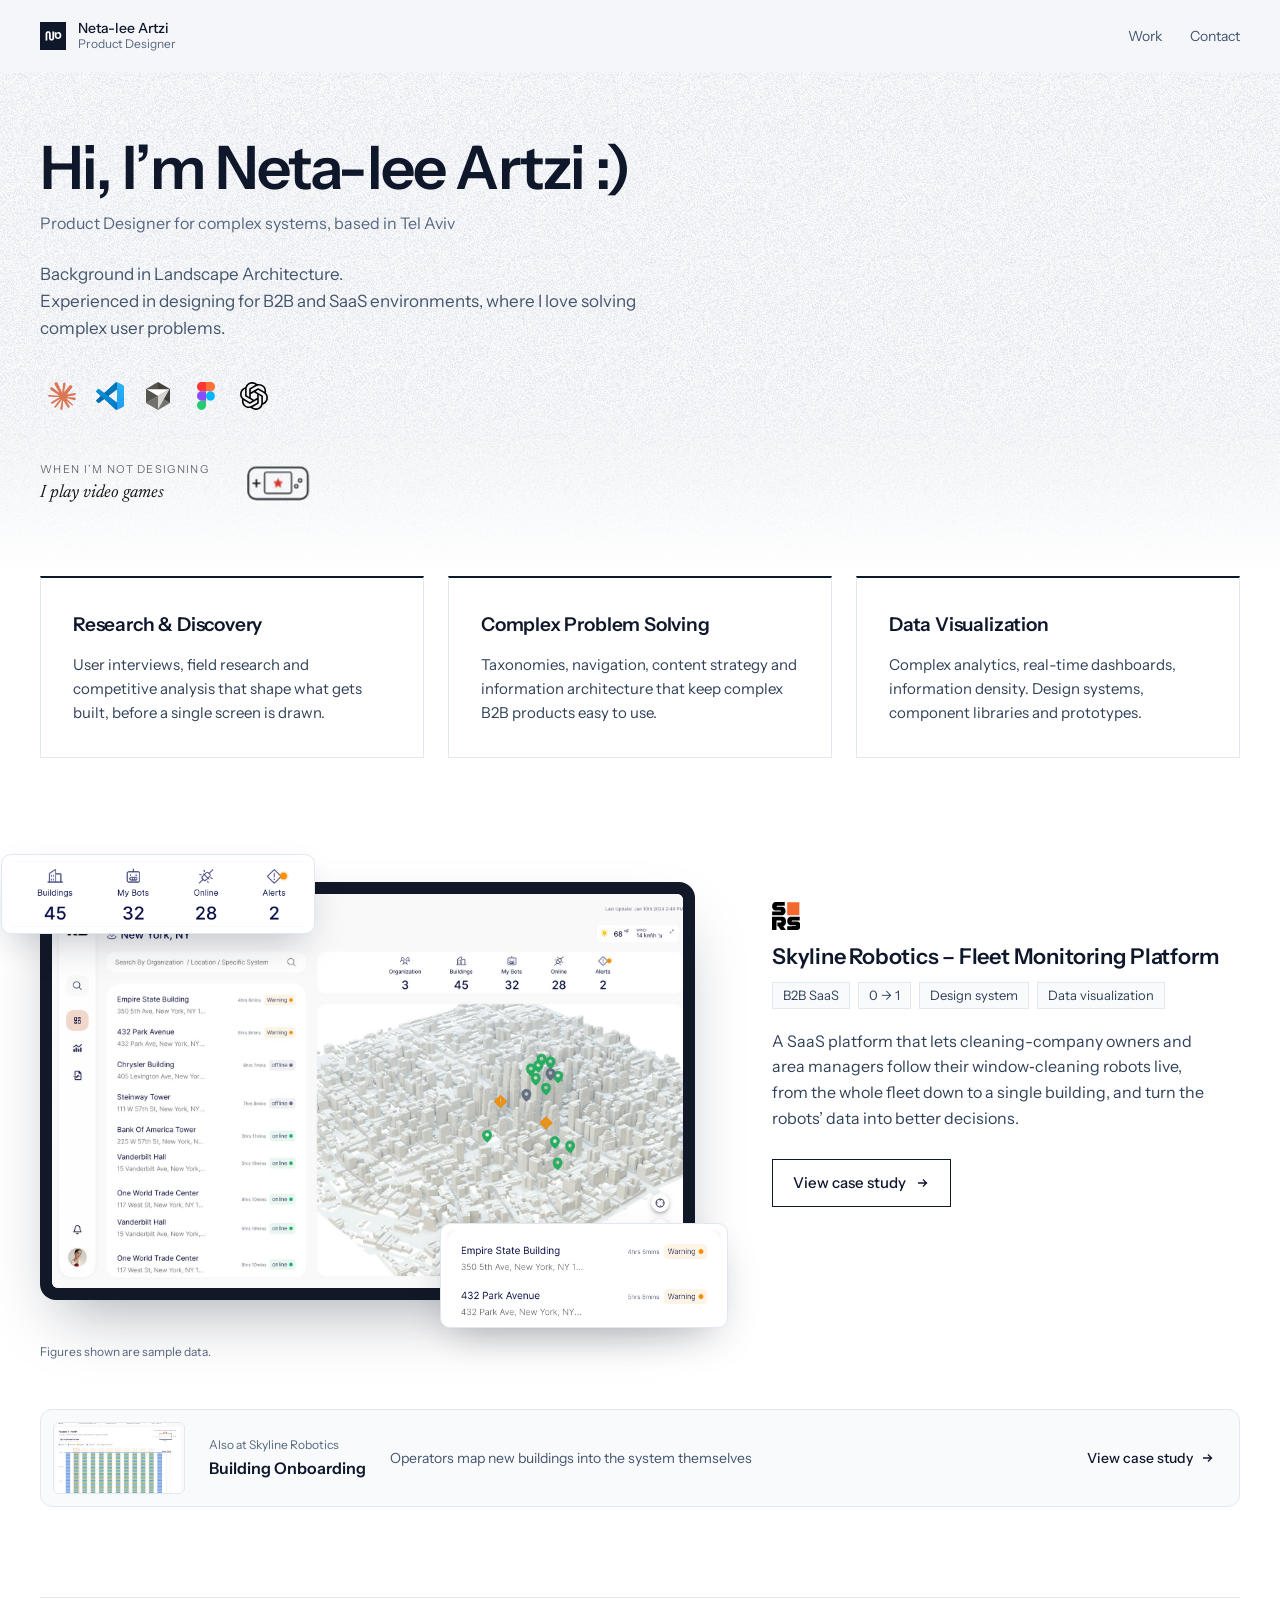
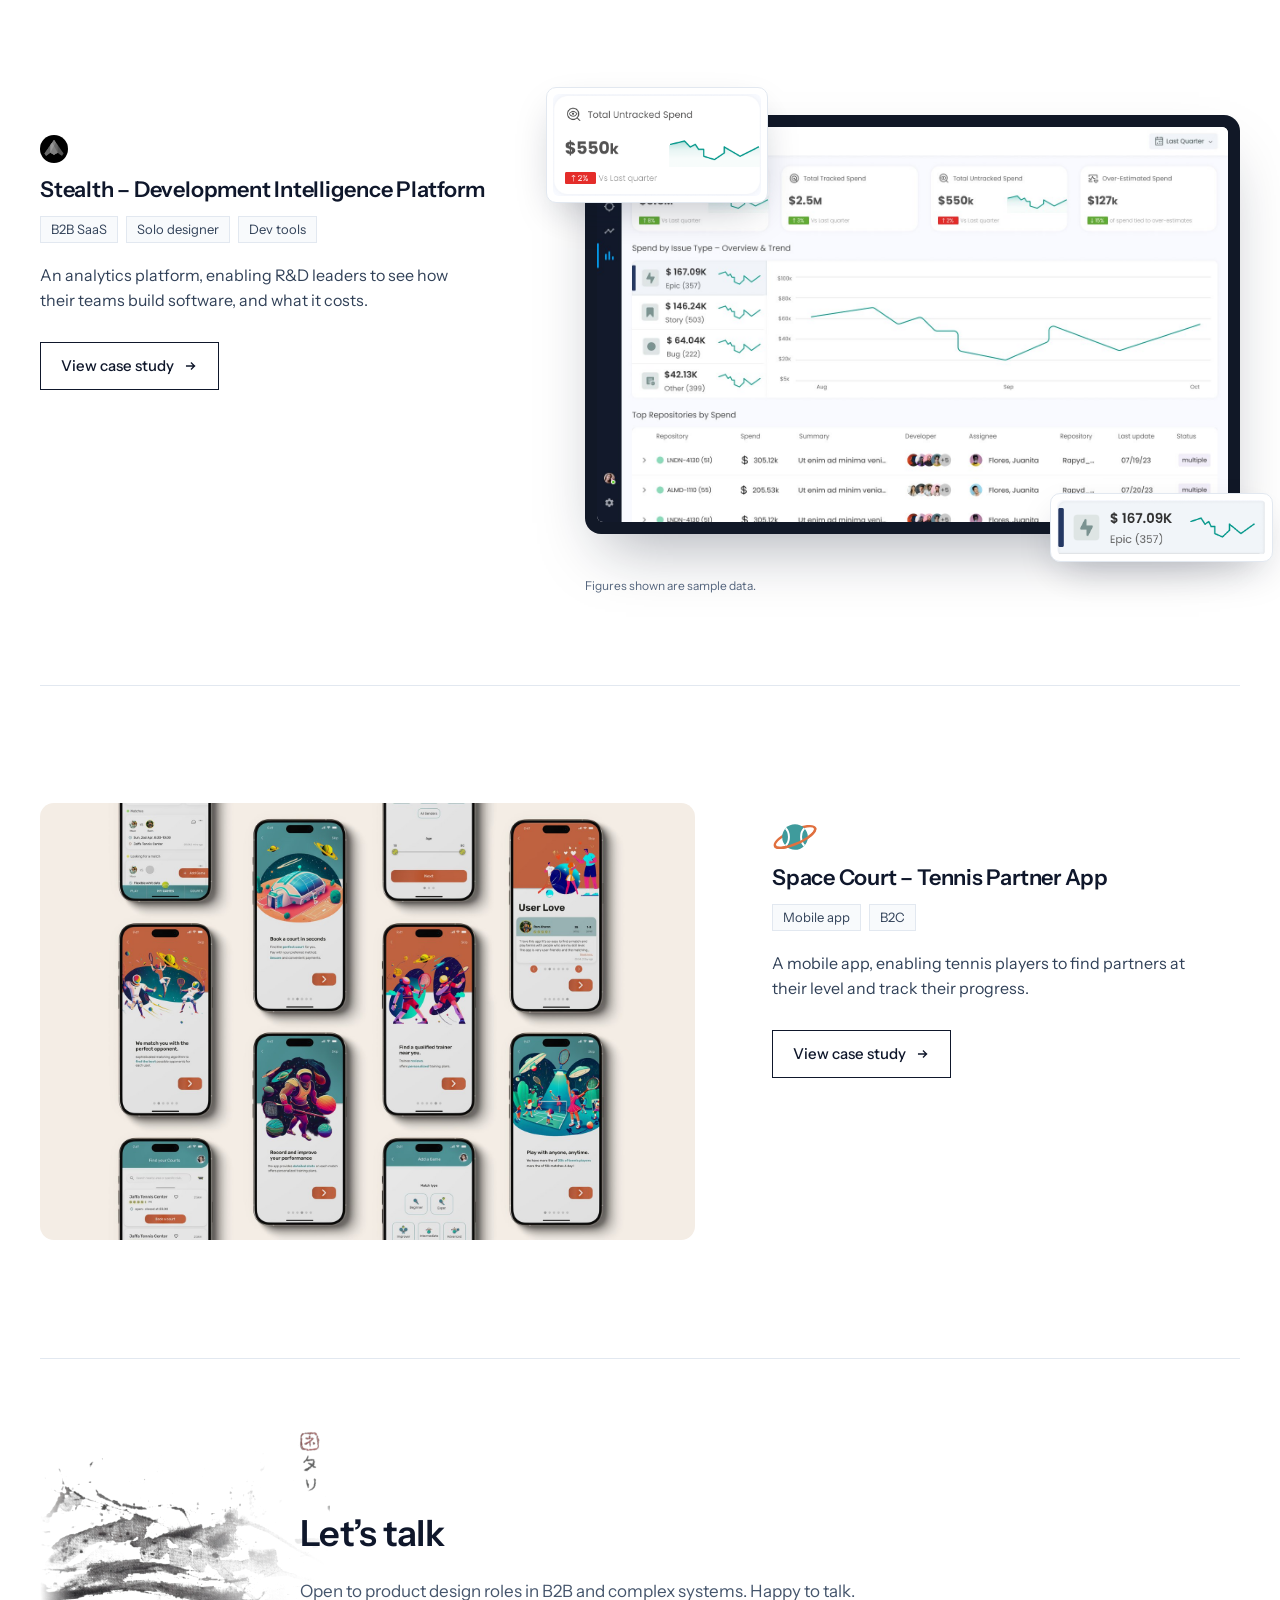
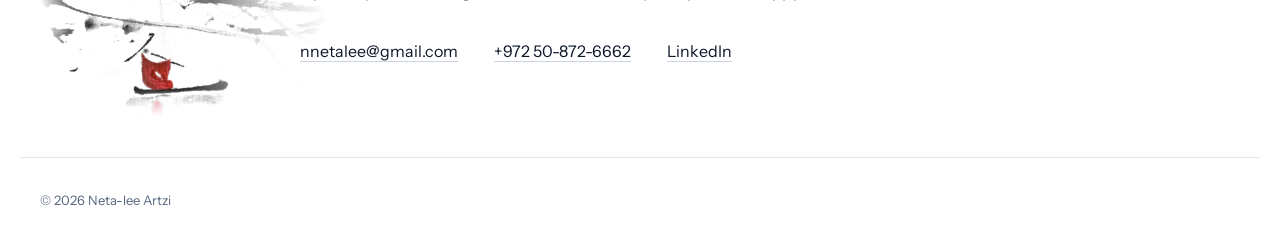
==== index.html @ 67280d60 "Capabilities: variant B (dark rule, no icons), balanced copy, no tags (preview) Co-Authored-By: Clau" ====
<!doctype html>
<html lang="en">
<head>
<meta charset="utf-8">
<meta name="viewport" content="width=device-width, initial-scale=1, viewport-fit=cover">
<title>Neta-lee Artzi – Product Designer</title>
<meta name="description" content="Neta-lee Artzi is a product designer in Tel Aviv, designing B2B and SaaS products for complex systems. Case studies: Skyline Robotics, a development-intelligence platform and a tennis partner app.">
<meta property="og:type" content="website">
<meta property="og:title" content="Neta-lee Artzi – Product Designer">
<meta property="og:description" content="Neta-lee Artzi is a product designer in Tel Aviv, designing B2B and SaaS products for complex systems. Case studies: Skyline Robotics, a development-intelligence platform and a tennis partner app.">
<link rel="canonical" href="https://www.neta-leeartzi.com/">
<meta property="og:url" content="https://www.neta-leeartzi.com/">
<link rel="icon" href="/assets/na-logo.svg" type="image/svg+xml">
<link rel="preconnect" href="https://fonts.googleapis.com">
<link rel="preconnect" href="https://fonts.gstatic.com" crossorigin>
<link rel="stylesheet" href="https://fonts.googleapis.com/css2?family=Instrument+Sans:wght@400;500;600&family=Newsreader:ital,opsz,wght@1,6..72,400&display=swap">
<link rel="stylesheet" href="/assets/style.css">
<script>(function(){var me=false;try{var q=location.search;if(/[?&]me(=|&|$)/.test(q)){localStorage.setItem('nla-me','1');history.replaceState(null,'',location.pathname+location.hash);addEventListener('DOMContentLoaded',function(){var t=document.createElement('div');t.textContent='Your visits on this browser are no longer counted';t.style.cssText='position:fixed;left:50%;bottom:24px;transform:translateX(-50%);background:#111;color:#fff;font:14px/1.4 system-ui,sans-serif;padding:10px 16px;border-radius:8px;z-index:9999';document.body.appendChild(t);setTimeout(function(){t.remove()},4000)})}if(/[?&]notme(=|&|$)/.test(q))localStorage.removeItem('nla-me');me=localStorage.getItem('nla-me')==='1'}catch(e){}if(me||!/(^|[.])neta-leeartzi[.]com$/.test(location.hostname))return;var s=document.createElement('script');s.defer=true;s.src='/_vercel/insights/script.js';document.head.appendChild(s);window.va=window.va||function(){(window.vaq=window.vaq||[]).push(arguments)};(function(c,l,a,r,i,t,y){c[a]=c[a]||function(){(c[a].q=c[a].q||[]).push(arguments)};t=l.createElement(r);t.async=1;t.src="https://www.clarity.ms/tag/"+i;y=l.getElementsByTagName(r)[0];y.parentNode.insertBefore(t,y);})(window,document,"clarity","script","zadvvgbm4c")})();</script>
</head>
<body>
<a class="skip" href="#main">Skip to content</a>
<header class="site-header">
  <div class="wrap">
    <a class="brand" href="/"><img src="/assets/na-logo.svg" width="23" height="24" alt=""><span><b>Neta-lee Artzi</b><small>Product Designer</small></span></a>
    <nav class="topnav" aria-label="Main"><a href="/#work">Work</a><a href="#contact">Contact</a></nav>
  </div>
</header>
<main id="main">
<section class="hero">
  <div class="grain" aria-hidden="true"></div>
  <div class="wrap">
    <h1>Hi, I’m <span class="nowrap">Neta-lee</span> Artzi :)</h1>
    <p class="sub">Product Designer for complex systems, based in Tel Aviv</p>
    <p class="intro">Background in Landscape Architecture.<br>Experienced in designing for B2B and SaaS environments, where I love solving complex user problems.</p>
    <ul class="tools" aria-label="Tools I work with"><li tabindex="0"><span class="ico" role="img" aria-label="Claude Code"><img src="/img/claude-code.svg" alt=""></span><span class="tip" aria-hidden="true">Claude Code</span></li><li tabindex="0"><span class="ico" role="img" aria-label="VS Code"><img src="/img/vscode.svg" alt=""></span><span class="tip" aria-hidden="true">VS Code</span></li><li tabindex="0"><span class="ico" role="img" aria-label="Cursor"><img src="/img/cursor.svg" alt=""></span><span class="tip" aria-hidden="true">Cursor</span></li><li tabindex="0"><span class="ico" role="img" aria-label="Figma"><img src="/img/figma.svg" alt=""></span><span class="tip" aria-hidden="true">Figma</span></li><li tabindex="0"><span class="ico" role="img" aria-label="ChatGPT"><img src="/img/gpt.svg" alt=""></span><span class="tip" aria-hidden="true">ChatGPT</span></li></ul>
    <div class="hobbies-slot" data-hobbies></div>
  </div>
</section>
<section class="wrap caps" aria-labelledby="caps-h">
  <h2 class="sr-only" id="caps-h">Design skills</h2>
  <ul class="caps-grid">
    <li><h3>Research &amp; Discovery</h3><p>User interviews, field research and competitive analysis that shape what gets built, before a single screen is drawn.</p></li>
    <li><h3>Complex Problem Solving</h3><p>Taxonomies, navigation, content strategy and information architecture that keep complex B2B products easy to use.</p></li>
    <li><h3>Data Visualization</h3><p>Complex analytics, real-time dashboards, information density. Design systems, component libraries and prototypes.</p></li>
  </ul>
</section>
<section class="wrap work" id="work" aria-labelledby="work-h">
  <h2 class="sr-only" id="work-h">Selected work</h2>
<article class="project">
  <div class="text">
    <div class="ptitle"><span class="plogo" aria-hidden="true"><img src="/img/skyline.svg" alt=""></span><h3>Skyline Robotics – Fleet Monitoring Platform</h3></div>
    <ul class="chips home-chips" aria-label="Topics"><li>B2B SaaS</li><li>0 → 1</li><li>Design system</li><li>Data visualization</li></ul>
    <p class="one">A SaaS platform that lets cleaning-company owners and area managers follow their window‑cleaning robots live, from the whole fleet down to a single building, and turn the robots’ data into better decisions.</p>
    <a class="btn" href="/skyline" aria-label="View case study: Skyline Robotics – Fleet Monitoring Platform">View case study <svg width="14" height="14" viewBox="0 0 16 16" fill="none" aria-hidden="true"><path d="M3 8h9M8.5 4.5 12 8l-3.5 3.5" stroke="currentColor" stroke-width="1.5" stroke-linecap="square"/></svg></a>
  </div>
  <a class="also-card" href="/building-onboarding"><img src="/img/home/building-onboarding-thumb.jpg" alt="" width="480" height="300" loading="lazy" decoding="async"><span class="ac-name"><small>Also at Skyline Robotics</small><b>Building Onboarding</b></span><span class="ac-line">Operators map new buildings into the system themselves</span><span class="ac-cta">View case study <svg width="14" height="14" viewBox="0 0 16 16" fill="none" aria-hidden="true"><path d="M3 8h9M8.5 4.5 12 8l-3.5 3.5" stroke="currentColor" stroke-width="1.5" stroke-linecap="square"/></svg></span></a>
  <div class="visual-col"><div class="visual"><div class="device"><div class="screen"><img src="/img/home/skyline.jpg" alt="Skyline fleet monitoring: building list with live status next to a 3D map of New York" width="1800" height="1106" loading="lazy" decoding="async"></div></div><div class="float f1" style="width: 48%"><img src="/img/home/skyline-f1.png" alt="Fleet totals: buildings, bots, online and alerts" width="871" height="193" loading="lazy" decoding="async"></div><div class="float f2" style="width: 44%"><img src="/img/home/skyline-f2.png" alt="Two buildings with a warning status" width="890" height="296" loading="lazy" decoding="async"></div></div><p class="sample">Figures shown are sample data.</p></div>
</article>
<article class="project">
  <div class="text">
    <div class="ptitle"><span class="plogo" aria-hidden="true"><img src="/img/stealth.svg" alt=""></span><h3>Stealth – Development Intelligence Platform</h3></div>
    <ul class="chips home-chips" aria-label="Topics"><li>B2B SaaS</li><li>Solo designer</li><li>Dev tools</li></ul>
    <p class="one">An analytics platform, enabling R&D leaders to see how their teams build software, and what it costs.</p>
    <a class="btn" href="/stealth" aria-label="View case study: Stealth – Development Intelligence Platform">View case study <svg width="14" height="14" viewBox="0 0 16 16" fill="none" aria-hidden="true"><path d="M3 8h9M8.5 4.5 12 8l-3.5 3.5" stroke="currentColor" stroke-width="1.5" stroke-linecap="square"/></svg></a>
  </div>
  
  <div class="visual-col"><div class="visual"><div class="device"><div class="screen"><img src="/img/home/stealth.jpg" alt="Jira Spend dashboard with spend cards, a trend chart and repositories by spend" width="1440" height="900" loading="lazy" decoding="async"></div></div><div class="float f1" style="width: 34%"><img src="/img/home/stealth-f1.png" alt="Total untracked spend card" width="315" height="154" loading="lazy" decoding="async"></div><div class="float f2" style="width: 34%"><img src="/img/home/stealth-f2.png" alt="Spend for epics" width="312" height="82" loading="lazy" decoding="async"></div></div><p class="sample">Figures shown are sample data.</p></div>
</article>
<article class="project">
  <div class="text">
    <div class="ptitle"><span class="plogo" aria-hidden="true"><img src="/img/space-court.svg" alt=""></span><h3>Space Court – Tennis Partner App</h3></div>
    <ul class="chips home-chips" aria-label="Topics"><li>Mobile app</li><li>B2C</li></ul>
    <p class="one">A mobile app, enabling tennis players to find partners at their level and track their progress.</p>
    <a class="btn" href="/space-court" aria-label="View case study: Space Court – Tennis Partner App">View case study <svg width="14" height="14" viewBox="0 0 16 16" fill="none" aria-hidden="true"><path d="M3 8h9M8.5 4.5 12 8l-3.5 3.5" stroke="currentColor" stroke-width="1.5" stroke-linecap="square"/></svg></a>
  </div>
  
  <div class="visual-col"><div class="visual"><img src="/img/home/space-court.jpg" alt="Space Court onboarding screens with space-themed tennis illustrations" width="1800" height="1200" class="tile" loading="lazy" decoding="async"></div></div>
</article>
</section>
</main>
<section class="wrap" id="contact" aria-labelledby="contact-h">
  <div class="contact">
    <img class="ink" src="/img/home/ink-boat.webp" alt="" width="900" height="888" loading="lazy" decoding="async">
    <div class="ct-text">
    <h2 id="contact-h">Let’s talk</h2>
    <p>Open to product design roles in B2B and complex systems. Happy to talk.</p>
    <ul>
      <li><a href="mailto:nnetalee@gmail.com">nnetalee@gmail.com</a></li>
      <li><a href="tel:+972508726662">+972 50-872-6662</a></li>
      <li><a href="https://www.linkedin.com/in/neta-leeartzi/" target="_blank" rel="noopener">LinkedIn</a></li>
    </ul>
    </div>
  </div>
</section>
<footer class="site-footer"><div class="wrap"><span>© 2026 Neta-lee Artzi</span></div></footer>
<script src="/assets/site.js" defer></script>
</body>
</html>
---- assets/style.css ----
/* ==========================================================================
   Neta-lee Artzi portfolio
   Light, calm, structured. Slate ink and lines on white; Skyline orange as the one accent.
   Edit the tokens below to change colors and fonts across the whole site.
   ========================================================================== */
:root {
  --bg: #ffffff;
  --hero: #f4f6f9;
  --panel: #f8fafc;
  --line: #e2e8f0;
  --line-strong: #cbd5e1;
  --ink: #0f172b;
  --ink-2: #314158;
  --muted: #45556c;
  --faint: #56677f;
  --accent: #e8521a;      /* dots, focus rings */
  --accent-text: #c2410c; /* orange text: passes 4.5:1 contrast */
  --seal: #d33a2c;
  --frame: #ff5e1b;       /* frame around screenshots on case pages */
  --tint: #f8fafc;        /* tinted sections on case pages */
  --font: "Instrument Sans", system-ui, -apple-system, "Segoe UI", sans-serif;
  --font-cap: "Newsreader", Georgia, serif;
  color-scheme: light;
}

* { box-sizing: border-box; }
html { scroll-behavior: smooth; scroll-padding-top: 88px; }
body { margin: 0; background: var(--bg); color: var(--ink); font: 400 16px/1.6 var(--font); -webkit-font-smoothing: antialiased; }
img { max-width: 100%; height: auto; }
a { color: inherit; }
:focus-visible { outline: 2px solid var(--accent); outline-offset: 3px; }
h1, h2, h3, p, figure { margin: 0; }
h1, h2, h3 { text-wrap: balance; }
.wrap { width: 100%; max-width: 1240px; margin-inline: auto; padding-left: max(20px, env(safe-area-inset-left, 0px)); padding-right: max(20px, env(safe-area-inset-right, 0px)); }
.skip { position: absolute; left: 12px; top: -48px; background: var(--ink); color: #fff; padding: 8px 12px; z-index: 20; text-decoration: none; }
.skip:focus { top: 12px; }
.sr-only { position: absolute; width: 1px; height: 1px; overflow: hidden; clip: rect(0 0 0 0); white-space: nowrap; }

/* ---------- Header ---------- */
.site-header { position: sticky; top: 0; z-index: 50; background: var(--hero); transition: background-color .2s ease, box-shadow .2s ease; }
.site-header.scrolled { background: rgba(255, 255, 255, .92); -webkit-backdrop-filter: saturate(1.4) blur(10px); backdrop-filter: saturate(1.4) blur(10px); box-shadow: 0 1px 0 var(--line); }
.site-header.plain { background: rgba(255, 255, 255, .92); -webkit-backdrop-filter: saturate(1.4) blur(10px); backdrop-filter: saturate(1.4) blur(10px); border-bottom: 1px solid var(--line); }
.site-header .wrap { display: flex; align-items: center; justify-content: space-between; height: 72px; }
.brand { display: flex; align-items: center; gap: 12px; text-decoration: none; }
.brand img { display: block; width: 26px; height: auto; }
.brand b { display: block; font-weight: 500; font-size: 14px; line-height: 1.2; }
.brand small { display: block; color: var(--faint); font-size: 12px; line-height: 1.2; }
.topnav { display: flex; gap: 28px; font-size: 14px; }
.topnav a { text-decoration: none; color: var(--muted); padding-block: 12px; }
.topnav a:hover, .topnav a[aria-current] { color: var(--ink); }

/* ---------- Home hero (grain only here) ---------- */
.hero { position: relative; background: linear-gradient(to bottom, var(--hero) 0%, var(--hero) 72%, var(--bg) 100%); }
.grain { position: absolute; inset: 0; pointer-events: none; background-size: 180px 180px;
  -webkit-mask-image: linear-gradient(to bottom, #000 0%, #000 60%, transparent 100%);
          mask-image: linear-gradient(to bottom, #000 0%, #000 60%, transparent 100%); }
.hero .wrap { position: relative; padding-block: 64px 156px; }

.nowrap { white-space: nowrap; }
.hero h1 { font-weight: 600; font-size: clamp(34px, 5.4vw, 60px); line-height: 1.05; letter-spacing: -.03em; }
.hero .sub { margin-top: 12px; color: var(--faint); font-size: 16px; }
.hero .intro { margin-top: 24px; color: var(--muted); max-width: 58ch; font-size: 17px; }

/* Tools: logos only, name on hover/focus */
.tools { margin: 32px 0 0; display: flex; flex-wrap: wrap; gap: 4px; padding: 0; list-style: none; }
.tools li { position: relative; }
.tools .ico { width: 44px; height: 44px; border-radius: 11px; display: grid; place-items: center; background: #fff; border: 1px dashed var(--line-strong); color: #94a3b8; font-size: 10px; font-weight: 600; transition: transform .2s ease; }
.tools .ico img { display: block; width: 28px; height: 28px; object-fit: contain; }
.tools .ico:has(img) { border: 0; background: none; }
.tools li:hover .ico { transform: translateY(-2px); }
.tools .tip { position: absolute; left: 50%; top: calc(100% + 8px); transform: translateX(-50%); background: var(--ink); color: #fff; font-size: 12px; line-height: 1; padding: 6px 8px; border-radius: 4px; white-space: nowrap; opacity: 0; pointer-events: none; transition: opacity .15s ease; z-index: 3; }
.tools li:hover .tip, .tools li:focus-within .tip { opacity: 1; }
.tools li[tabindex]:focus-visible { outline: none; }
.tools li[tabindex]:focus-visible .ico { outline: 2px solid var(--accent); outline-offset: 2px; }
.hobbies-slot { margin-top: 36px; min-height: 58px; }

/* Hobbies animation (Neta-lee's own component) */
.hobbies { display: flex; flex-direction: row-reverse; justify-content: flex-end; align-items: center; gap: 6px; color: var(--ink); }
.hobbies .stage { width: 96px; flex: none; aspect-ratio: 5 / 3; }
.hobbies svg { width: 100%; height: 100%; display: block; overflow: visible; }
.hobbies .ink { fill: none; stroke: #16171b; stroke-width: 3.4; stroke-linecap: round; stroke-linejoin: round; }
.hobbies .thin { stroke-width: 2.4; }
.hobbies .solid { fill: #16171b; stroke: none; }
.hobbies .red { fill: var(--seal); stroke: none; }
.hobbies .scene { opacity: 0; }
.hobbies .txt { display: grid; gap: 3px; width: 184px; flex: none; }
.hobbies .lead { margin: 0; font-size: 11px; letter-spacing: .12em; text-transform: uppercase; color: #6b6e76; }
.hobbies .cap { margin: 0; min-height: 1.3em; font: italic 400 18px/1.3 var(--font-cap); color: #16171b; transition: opacity .35s ease; }

/* ---------- Home: project rows ---------- */
.project { position: relative; display: grid; grid-template-columns: minmax(0, 7fr) minmax(0, 5fr); column-gap: clamp(32px, 6vw, 96px); row-gap: 48px; align-items: start; padding-block: clamp(56px, 7vw, 96px); }
.project > .text { padding-top: 48px; }
.project + .project { border-top: 1px solid var(--line); }
.work .project:first-of-type { padding-top: clamp(24px, 4vw, 48px); }
.project:nth-of-type(even) { grid-template-columns: minmax(0, 5fr) minmax(0, 7fr); }
.project .text { order: 2; display: grid; gap: 20px; justify-items: start; min-width: 0; }
.project:nth-of-type(even) .text { order: 0; }
.visual-col { min-width: 0; }
.ptitle { display: flex; flex-direction: column; align-items: flex-start; gap: 12px; }
.plogo { height: 28px; min-width: 28px; padding: 0 8px; display: grid; place-items: center; border: 1px dashed var(--line-strong); border-radius: 6px; font-size: 11px; font-weight: 600; color: var(--faint); background: var(--panel); }
.plogo:has(img) { border: 0; padding: 0; background: none; }
.plogo img { height: 28px; width: auto; }
.ptitle h3 { font-size: 19px; font-weight: 600; letter-spacing: -.01em; line-height: 1.3; }
.project .one { font-size: clamp(19px, 1.9vw, 24px); line-height: 1.45; color: var(--ink-2); letter-spacing: -.01em; max-width: 30ch; }
.btn { margin-top: 8px; display: inline-flex; align-items: center; gap: 10px; padding: 11px 20px; border: 1.5px solid var(--ink); color: var(--ink); font-weight: 500; font-size: 15px; text-decoration: none; transition: background .2s ease, color .2s ease; }
.project .btn::after { content: ""; position: absolute; inset: 0; z-index: 2; }
.btn svg { transition: transform .2s ease; }
.project:hover .btn, .project:focus-within .btn { background: var(--ink); color: #fff; }
.project:hover .btn svg { transform: translateX(3px); }
.project:has(.btn:focus-visible) { outline: 2px solid var(--accent); outline-offset: 8px; }
.btn:focus-visible { outline: none; }

/* Visual: device frame + two floating details (top-left, bottom-right) */
.visual { position: relative; min-width: 0; padding: 28px 0; }
.device { position: relative; background: #111827; border-radius: 16px; padding: 12px; box-shadow: 0 30px 60px -20px rgba(15, 23, 43, .35); transition: transform .5s cubic-bezier(.2,.7,.2,1); }
.device .screen { aspect-ratio: 16 / 10; border-radius: 6px; background: #fff; overflow: hidden; }
.device .screen img { display: block; width: 100%; height: 100%; object-fit: cover; object-position: top left; }
.float { position: absolute; background: #fff; border: 1px solid var(--line); border-radius: 10px; box-shadow: 0 16px 40px -12px rgba(15, 23, 43, .28); padding: 6px; overflow: hidden; transition: transform .5s cubic-bezier(.2,.7,.2,1); }
.float img { display: block; width: 100%; height: auto; border-radius: 6px; }
.float.f1 { top: 0; left: -6%; }
.float.f2 { bottom: 0; right: -5%; }
.visual .tile { display: block; width: 100%; height: auto; border-radius: 14px; transition: transform .5s cubic-bezier(.2,.7,.2,1); }
.project:hover .device, .project:hover .visual .tile { transform: translateY(-4px); }
.project:hover .float.f1 { transform: translate(-4px, -6px); }
.project:hover .float.f2 { transform: translate(4px, 4px); }
.sample { margin-top: 14px; font-size: 12px; color: var(--faint); }

/* A second, smaller project from the same company */
.also-card { grid-column: 1 / -1; order: 3; position: relative; z-index: 3; display: flex; align-items: center; gap: 24px; padding: 12px 24px 12px 12px; background: var(--panel); border: 1px solid var(--line); border-radius: 12px; text-decoration: none; color: var(--ink); transition: border-color .2s ease, background .2s ease; }
.also-card img { width: 132px; height: 72px; object-fit: cover; object-position: left top; border-radius: 6px; border: 1px solid var(--line); flex: none; background: #fff; }
.also-card .ac-name { display: grid; gap: 2px; flex: none; }
.also-card small { font-size: 12px; color: var(--faint); }
.also-card b { font-size: 16px; font-weight: 600; }
.also-card .ac-line { flex: 1; min-width: 0; font-size: 14px; color: var(--muted); }
.also-card .ac-cta { flex: none; display: inline-flex; align-items: center; gap: 8px; font-size: 14px; font-weight: 500; }
.also-card .ac-cta svg { transition: transform .2s ease; }
.also-card:hover { border-color: #94a3b8; background: #fff; }
.also-card:hover .ac-cta svg { transform: translateX(3px); }

/* ---------- Contact + footer (all pages) ---------- */
.contact { border-top: 1px solid var(--line); padding-block: 72px 40px; display: grid; gap: 16px; }
.contact { position: relative; }
.contact:has(.ink) { grid-template-columns: 220px minmax(0, 1fr); column-gap: 40px; align-items: center; }
.contact .ink { grid-column: 1; grid-row: 1; align-self: center; width: 290px; max-width: none; height: auto; pointer-events: none; position: relative; z-index: 0; }
.contact:has(.ink) > :not(.ink) { grid-column: 2; }
.ct-text { display: grid; gap: 16px; grid-row: 1; align-self: center; padding-top: 28px; position: relative; z-index: 1; }
.contact > :not(.ink) { position: relative; }
@media (max-width: 880px) { .contact .ink { display: none; } .contact:has(.ink) { grid-template-columns: 1fr; } .contact:has(.ink) > :not(.ink) { grid-column: 1; } }
.contact h2 { font-size: clamp(28px, 3.4vw, 36px); font-weight: 600; letter-spacing: -.02em; }
.contact p { color: var(--muted); font-size: 17px; }
.contact ul { list-style: none; padding: 0; margin: 12px 0 0; display: flex; flex-wrap: wrap; gap: 10px 36px; font-size: 16px; }
.contact ul li { padding-block: 6px; }
.contact ul a { text-decoration: none; border-bottom: 1px solid var(--line-strong); }
.contact ul a:hover { border-color: var(--ink); }
.site-footer .wrap { padding-block: 32px 24px; font-size: 13px; color: var(--faint); display: flex; justify-content: space-between; gap: 16px; flex-wrap: wrap; border-top: 1px solid var(--line); }
.site-footer a { color: var(--muted); }

/* ==========================================================================
   Case study pages: layout follows Neta-lee's Wix pages, with more air
   ========================================================================== */
.case main { overflow-x: clip; }
.light { font-weight: 400; letter-spacing: -.02em; }

/* Small section label with a line before it */
.eyebrow { display: flex; align-items: center; gap: 12px; font-size: 12px; letter-spacing: .1em; text-transform: uppercase; color: var(--faint); }
.eyebrow::before { content: ""; width: 48px; height: 2px; background: var(--accent); flex: none; }

/* Hero */
.case-hero { padding-block: 32px clamp(64px, 8vw, 104px); }
.back { display: inline-flex; align-items: center; gap: 8px; font-size: 14px; color: var(--muted); text-decoration: none; padding-block: 10px; }
.back:hover { color: var(--ink); }
.back svg { transform: rotate(180deg); }
.hero-grid { margin-top: 24px; display: grid; grid-template-columns: minmax(0, 1fr); gap: 40px; align-items: center; }
.hero-grid.art-left { grid-template-columns: 300px minmax(0, 1fr); gap: clamp(32px, 5vw, 72px); }
.hero-grid.art-right { grid-template-columns: minmax(0, 1fr) 280px; gap: clamp(32px, 5vw, 72px); }
.hero-grid.side-box { grid-template-columns: minmax(0, 1fr) 300px; align-items: start; gap: clamp(32px, 5vw, 72px); }
.hero-art { min-width: 0; }
.hero-art.robot { margin-left: calc(-1 * max(20px, (100vw - 1240px) / 2 + 20px)); }
.hero-art.robot img { display: block; width: 100%; max-width: 338px; height: auto; }
.hero-art.radar img { display: block; width: 100%; max-width: 280px; height: auto; margin-inline: auto; }
.case-hero h1 { font-weight: 400; font-size: clamp(38px, 5vw, 56px); line-height: 1.08; letter-spacing: -.03em; }
.case-hero .subtitle { margin-top: 12px; font-size: clamp(18px, 1.8vw, 20px); color: var(--muted); line-height: 1.45; max-width: 52ch; }
.case-hero .lede { margin-top: 28px; display: grid; gap: 14px; max-width: 64ch; color: var(--ink-2); font-size: 16px; }
.chips { display: flex; flex-wrap: wrap; gap: 8px; padding: 0; margin: 28px 0 0; list-style: none; }
.chips li { font-size: 11.5px; letter-spacing: .06em; text-transform: uppercase; line-height: 1; padding: 7px 10px; border: 1px solid var(--line); background: var(--panel); color: var(--ink-2); border-radius: 4px; }
.chips.top { margin: 0 0 20px; }
.overview { margin: 40px 0 0; display: grid; grid-template-columns: repeat(var(--cols, 4), minmax(0, 1fr)); border: 1px solid var(--line); border-radius: 12px; background: var(--panel); }
.overview div { padding: 18px 22px; }
.overview div + div { border-left: 1px solid var(--line); }
.overview dt { font-size: 12.5px; color: var(--faint); }
.overview dd { margin: 4px 0 0; font-size: 15px; font-weight: 500; color: var(--ink); }
.hero-shot { margin-top: 48px; }
.hero-shot img { display: block; width: 100%; height: auto; }

/* Full-width image band (collage) */
.banner { display: block; width: 100%; height: auto; aspect-ratio: 1440 / 600; object-fit: cover; background: var(--panel); }

/* Sections */
.section { padding-block: clamp(88px, 10vw, 140px); }
.section.tint { background: var(--tint); }
.section + .section:not(.tint) { border-top: 1px solid var(--line); }
.section.tint + .section { border-top: 0; }
.section h2 { margin-top: 18px; font-weight: 400; font-size: clamp(28px, 3.2vw, 36px); line-height: 1.2; letter-spacing: -.02em; max-width: 30ch; }
.section .lead { margin-top: 18px; max-width: 66ch; color: var(--muted); font-size: 16px; }
.section .lead + .lead { margin-top: 10px; }
.stack.stack > * + * { margin-top: clamp(40px, 5vw, 64px); }
.stack.stack > .callouts { margin-top: 24px; }
.stack.stack > :has(> .subhead) + * { margin-top: 24px; }
.subsection { padding-top: clamp(72px, 8vw, 112px); }
.subhead { font-size: 20px; font-weight: 500; letter-spacing: -.01em; }

/* Challenge / Solution: tinted panel next to an image */
.split { display: grid; grid-template-columns: minmax(0, 1fr) minmax(0, 1fr); gap: clamp(40px, 5vw, 72px); align-items: center; }
.panel { border-radius: 12px; padding: clamp(28px, 3vw, 40px); background: #fbf8f7; border: 1px solid #f1e9e6; }
.panel.mint { background: #f5fbfa; border-color: #e1f0ed; }
.panel h3 { font-size: 18px; font-weight: 600; line-height: 1.4; letter-spacing: -.01em; }
.panel h3 + p { margin-top: 14px; }
.panel p { color: var(--muted); font-size: 15px; }
.listlabel { margin-top: 24px; font-size: 12px; letter-spacing: .1em; text-transform: uppercase; color: var(--faint); }
.dots { list-style: none; padding: 0; margin: 12px 0 0; display: grid; gap: 10px; }
.dots li { position: relative; padding-left: 18px; font-size: 15px; color: var(--ink-2); }
.dots li::before { content: ""; position: absolute; left: 0; top: .62em; width: 6px; height: 6px; border-radius: 50%; background: #d4483a; }
.dots.green li::before { background: #1f9d63; }
.dots.accent li::before { background: var(--accent); }
.split .media img { display: block; width: 100%; height: auto; }
.criteria { border: 1px solid var(--line); border-radius: 12px; padding: 22px 28px; }
.criteria p { font-size: 12px; letter-spacing: .1em; text-transform: uppercase; color: var(--ink); font-weight: 500; }
.criteria ul { list-style: none; padding: 0; margin: 14px 0 0; display: flex; flex-wrap: wrap; gap: 12px 32px; }
.criteria li { display: inline-flex; align-items: center; gap: 8px; font-size: 15px; color: var(--ink-2); }
.criteria svg { color: var(--faint); flex: none; }

/* Laptop frame drawn in CSS (for screenshots without a device) */
.laptop { width: 100%; max-width: 560px; margin-inline: auto; }
.laptop .lid { background: #151a23; border-radius: 16px 16px 4px 4px; padding: 3.2% 3.2% 4%; }
.laptop .lid img { display: block; width: 100%; height: auto; border-radius: 2px; }
.laptop .base { height: 14px; margin: 0 -7%; background: linear-gradient(#d7dbe1, #a9afb8); border-radius: 0 0 14px 14px; position: relative; }
.laptop .base::after { content: ""; position: absolute; left: 50%; top: 0; width: 18%; height: 5px; transform: translateX(-50%); background: #c3c8cf; border-radius: 0 0 6px 6px; }

/* Features (Oversee / Respond / Validate / Explore) */
.features { display: grid; grid-template-columns: minmax(0, 1fr) minmax(0, 1fr); gap: 72px clamp(40px, 5vw, 72px); align-items: start; }
.feature { display: grid; gap: 22px; }
.feature .fimg { order: 2; }
.feature:nth-child(even) .fimg { order: 0; }
.feature .fimg img { display: block; width: 100%; height: auto; border-radius: 10px; }
.feature .ftext { display: grid; gap: 8px; }
.ftitle { display: flex; align-items: center; gap: 12px; font-size: 18px; font-weight: 500; }
.ico-sq { width: 28px; height: 28px; border-radius: 6px; background: var(--ink); color: #fff; display: grid; place-items: center; flex: none; }
.feature .fdesc { color: var(--ink-2); font-size: 15.5px; }
.feature .ftags { color: var(--faint); font-size: 14px; }

/* Levels (information architecture) */
.levels { list-style: none; padding: 0; margin: 0; display: grid; grid-template-columns: repeat(4, minmax(0, 1fr)); gap: 16px; }
.levels li { border: 1px solid var(--line); border-radius: 12px; padding: 22px; display: grid; gap: 6px; align-content: start; background: #fff; }
.levels .lnum { display: flex; align-items: center; gap: 10px; font-weight: 600; font-size: 15px; }
.levels .lnum span { width: 24px; height: 24px; border-radius: 5px; background: var(--ink); color: #fff; display: grid; place-items: center; font-size: 12px; font-weight: 600; }
.levels .lname { font-size: 15px; color: var(--ink-2); }
.levels .lmeta { font-size: 13px; color: var(--faint); }
.diagram { max-width: 880px; margin-inline: auto; }
.diagram img { display: block; width: 100%; height: auto; }

/* Screens: orange frame like the Wix pages, then callouts */
.frame { background: var(--frame); padding: clamp(8px, 1.3vw, 18px); }
.frame img { display: block; width: 100%; height: auto; }
.shot img { display: block; width: 100%; height: auto; border-radius: 10px; border: 1px solid var(--line); }
.callouts { list-style: none; padding: 0; margin: 0; display: grid; grid-template-columns: repeat(var(--cols, 3), minmax(0, 1fr)); gap: 16px; }
.callouts li { border: 1px solid var(--line); border-radius: 12px; padding: 24px; background: #fff; display: grid; gap: 8px; align-content: start; }
.callouts h3 { font-size: 16px; font-weight: 600; }
.callouts p { font-size: 15px; color: var(--muted); }
.callouts ul { margin: 4px 0 0; padding-left: 18px; display: grid; gap: 4px; font-size: 14px; color: var(--muted); }
.note { margin-top: 14px; }
.fig.narrow { max-width: 760px; margin-inline: auto; }
.note { font-size: 13px; color: var(--faint); }
.more { display: inline-flex; align-items: center; gap: 10px; font-weight: 500; font-size: 16px; text-decoration: none; border-bottom: 1px solid var(--line-strong); padding-bottom: 2px; }
.more:hover { border-color: var(--ink); }
.muted { color: var(--muted); }

/* Each project gets its own accent: same type and layout, different color.
   Skyline and Building Onboarding keep the default orange. */
.p-skyline { --tint: #fbf8f6; }
.p-stealth { --accent: #3aa197; --accent-text: #0f766e; --frame: #84c4be; --tint: #f4faf9; }
.p-space-court { --accent: #d9653b; --accent-text: #b4471f; --frame: #d9653b; --tint: #fbf7f4; }

/* Generic cards */
.cards { list-style: none; padding: 0; margin: 0; display: grid; grid-template-columns: repeat(var(--cols, 3), minmax(0, 1fr)); gap: 16px; }
.card { background: #fff; border: 1px solid var(--line); border-radius: 12px; padding: 28px; display: grid; gap: 10px; align-content: start; }
.tint .card { background: #fff; }
.card .num { font-size: 28px; font-weight: 400; color: var(--faint); line-height: 1.1; }
.card .tag { font-size: 12px; letter-spacing: .1em; text-transform: uppercase; color: var(--accent-text); }
.card h3 { font-size: 16px; font-weight: 600; line-height: 1.4; }
.card p { font-size: 15px; color: var(--muted); }
.card .strong { color: var(--ink); font-weight: 500; }
.card ul { margin: 2px 0 0; padding-left: 18px; color: var(--muted); font-size: 14.5px; display: grid; gap: 5px; }
.card dl { margin: 4px 0 0; display: grid; gap: 14px; }
.card dt { font-size: 12px; letter-spacing: .1em; text-transform: uppercase; color: var(--faint); }
.card dd { margin: 4px 0 0; font-size: 15px; color: var(--ink-2); }
.card:has(> .foot) { display: flex; flex-direction: column; gap: 10px; }
.card:has(> .foot) > .foot { margin-top: auto; }
.card .foot { margin-top: 6px; padding-top: 14px; border-top: 1px solid var(--line); font-size: 14px; color: var(--muted); }
.card .stat, .stat { font-size: clamp(32px, 3.4vw, 42px); font-weight: 400; letter-spacing: -.02em; line-height: 1.1; color: var(--ink); }
.card .ico-sq { margin-bottom: 6px; }
.pct { justify-self: start; font-size: 12px; font-weight: 600; padding: 3px 8px; border-radius: 4px; background: var(--ink); color: #fff; }

/* Key insight */
.keybox { background: var(--ink); color: #fff; border-radius: 12px; padding: clamp(32px, 4vw, 48px); }
.keybox p:first-child { font-size: 12px; letter-spacing: .1em; text-transform: uppercase; color: #a9b4c4; }
.keybox p + p { margin-top: 12px; font-size: clamp(20px, 2.3vw, 26px); line-height: 1.35; max-width: 40ch; }

/* Key learnings box */
.learnings { border: 1px solid var(--line); border-radius: 12px; padding: clamp(28px, 3vw, 40px); background: #fff; }
.learnings h3 { font-size: 18px; font-weight: 600; }
.learnings ul { list-style: none; padding: 0; margin: 20px 0 0; display: grid; grid-template-columns: 1fr 1fr; gap: 22px 48px; }
.learnings li { display: grid; grid-template-columns: 20px 1fr; gap: 2px 10px; }
.learnings li svg { grid-row: span 2; color: #1f9d63; margin-top: 3px; }
.learnings b { font-weight: 600; font-size: 15px; }
.learnings span { font-size: 14.5px; color: var(--muted); }

/* Design decisions (Building Onboarding) */
.decision + .decision { margin-top: clamp(64px, 7vw, 96px); padding-top: clamp(64px, 7vw, 96px); border-top: 1px solid var(--line); }
.decision .dhead { display: flex; align-items: baseline; gap: 16px; }
.decision .dnum { font-size: 40px; font-weight: 400; color: var(--faint); line-height: 1; }
.decision h3 { font-size: 22px; font-weight: 500; letter-spacing: -.01em; }
.dbody { margin-top: 24px; display: grid; grid-template-columns: minmax(0, 1fr) minmax(0, 1fr); gap: 24px 64px; }
.dbody p { color: var(--ink-2); }
.dbody p + p { margin-top: 14px; }
.dbody b { font-weight: 600; color: var(--ink); }
.tradeoff { margin-top: 20px; background: var(--panel); border: 1px solid var(--line); border-radius: 12px; padding: 20px 24px; }
.tradeoff p:first-child { font-size: 12px; letter-spacing: .1em; text-transform: uppercase; font-weight: 500; color: var(--accent-text); }
.tradeoff p + p { margin-top: 8px; font-size: 15px; color: var(--ink-2); }
.decision .fig-grid, .decision .fig { margin-top: 40px; }

/* Figures */
.fig img { display: block; width: 100%; height: auto; border-radius: 12px; border: 1px solid var(--line); background: #fff; }
.fig.bare img { border: 0; border-radius: 12px; background: none; }
.fig figcaption { margin-top: 12px; font-size: 14px; color: var(--faint); max-width: 70ch; }
.fig-grid { display: grid; grid-template-columns: repeat(var(--cols, 3), minmax(0, 1fr)); gap: 24px; align-items: start; }

/* Before / after and lists */
.checklist { list-style: none; padding: 0; margin: 6px 0 0; display: grid; gap: 10px; }
.checklist li { display: flex; gap: 10px; font-size: 15px; color: var(--ink-2); }
.checklist li::before { flex: none; width: 14px; font-weight: 600; }
.checklist.no li::before { content: "×"; color: var(--faint); }
.checklist.yes li::before { content: "✓"; color: var(--accent-text); }
.dashlist { list-style: none; padding: 0; margin: 0; display: grid; gap: 12px; max-width: 72ch; }
.dashlist li { display: flex; gap: 12px; color: var(--ink-2); }
.dashlist li::before { content: "—"; color: var(--faint); flex: none; }

/* Previous / next with thumbnails */
.also-wrap { padding-top: clamp(72px, 8vw, 112px); }
.also-wrap .also-card { order: 0; }
.also-wrap + .prevnext { padding-top: 32px; }
.prevnext { display: grid; grid-template-columns: 1fr 1fr; gap: 24px; padding-block: clamp(72px, 8vw, 112px) 0; }
.prevnext a { display: grid; gap: 14px; text-decoration: none; }
.prevnext img { display: block; width: 100%; aspect-ratio: 16 / 9; object-fit: cover; object-position: top left; border-radius: 10px; border: 1px solid var(--line); transition: transform .4s cubic-bezier(.2,.7,.2,1); }
.prevnext a:hover img { transform: translateY(-3px); }
.prevnext small { font-size: 13px; color: var(--faint); }
.prevnext b { display: block; font-size: 18px; font-weight: 500; letter-spacing: -.01em; }
.prevnext .next { text-align: right; }

/* Footer with contact (case pages) */
.case-footer .wrap { margin-top: clamp(88px, 10vw, 140px); padding-block: 28px; border-top: 1px solid var(--line); display: flex; justify-content: space-between; align-items: center; gap: 16px 32px; flex-wrap: wrap; font-size: 14px; color: var(--faint); }
.case-footer ul { list-style: none; padding: 0; margin: 0; display: flex; flex-wrap: wrap; gap: 8px 28px; }
.case-footer a { color: var(--muted); text-decoration: none; padding-block: 8px; display: inline-block; }
.case-footer a:hover { color: var(--ink); }

/* 404 */
.notfound { padding-block: 120px; display: grid; gap: 16px; justify-items: start; }
.notfound h1 { font-size: clamp(32px, 4vw, 44px); font-weight: 600; letter-spacing: -.02em; }
.notfound p { color: var(--muted); }

/* ---------- Responsive ---------- */

/* ---------- Case pages: type and surfaces from the first version ---------- */
.case-hero .company { margin-top: 28px; font-size: 15px; color: var(--faint); }
.case-hero .company + h1 { margin-top: 6px; }
.case-hero h1 { font-weight: 600; font-size: clamp(36px, 5vw, 56px); line-height: 1.06; letter-spacing: -.03em; }
.case-hero .subtitle { color: var(--ink-2); }
.eyebrow { display: block; font-size: 14px; letter-spacing: 0; text-transform: none; font-weight: 500; color: var(--accent-text); }
.eyebrow::before { content: none; }
.section h2 { margin-top: 10px; font-weight: 600; font-size: clamp(28px, 3.4vw, 40px); line-height: 1.15; letter-spacing: -.02em; max-width: 26ch; text-wrap: balance; }
.section, .section.tint { background: var(--bg); }
.section + .section, .section.tint + .section { border-top: 1px solid var(--line); }
.subhead { font-size: 20px; font-weight: 600; }
.chips li { text-transform: none; letter-spacing: 0; font-size: 13px; padding: 6px 10px; }
.card, .callouts li, .levels li, .learnings, .overview { background: var(--panel); }
.card ul { margin: 4px 0 0; padding-left: 18px; display: grid; gap: 6px; color: var(--muted); }
.split .media img { mix-blend-mode: multiply; }
.pairs { margin: 6px 0 0; display: grid; gap: 12px; }
.pairs dt { font-size: 13px; color: var(--faint); text-transform: none; letter-spacing: 0; }
.pairs dd { margin: 2px 0 0; color: var(--ink); }
.shown { margin-top: 14px; font-size: 13px; color: var(--faint); }
.steplabel { font-size: 14px; font-weight: 500; color: var(--accent-text); }
.step .subhead { margin-top: 6px; }
.step .lead { margin-top: 10px; max-width: 66ch; color: var(--muted); }
.step .shot, .step .proto-video { margin-top: 28px; }
.step .callouts { margin-top: 16px; }
.step .link-card { margin-top: 16px; }
.stack.stack > .step + .step { margin-top: clamp(80px, 9vw, 128px); }
.link-card { display: flex; align-items: center; justify-content: space-between; gap: 16px; padding: 18px 22px; border: 1px solid var(--line); border-radius: 12px; text-decoration: none; background: var(--panel); transition: border-color .2s ease, background .2s ease; }
.link-card:hover { border-color: #94a3b8; background: #fff; }
.link-card b { font-weight: 600; }
.link-card span { color: var(--muted); font-size: 15px; }
.case .contact { margin-top: clamp(64px, 8vw, 104px); }


/* Decisions with the image beside the text */
.decision.side { display: grid; grid-template-columns: minmax(0, 5fr) minmax(0, 6fr); gap: clamp(32px, 5vw, 72px); align-items: center; }
.decision.side .dbody { display: block; }
.decision.side .fig { margin-top: 0; }
/* No single words left alone on the last line */
p, li, dd, h2, h3 { text-wrap: pretty; }
.section { padding-block: clamp(72px, 8vw, 120px); }
.case-hero + .hero-shot, .case-hero + .wrap.hero-shot { margin-top: 0; }
.case-hero:has(+ .hero-shot) { padding-bottom: 40px; }
.card ul { list-style: disc; }


/* Building Onboarding: a recorded walkthrough of the prototype */
.proto { padding-bottom: clamp(24px, 4vw, 48px); }
.proto-video { border: 1px solid var(--line); border-radius: 12px; overflow: hidden; background: #f9f9f9; }
.proto-video video { display: block; width: 100%; height: auto; }
/* Lists that draw their own dots */
.card ul.dots, ul.dots { list-style: none; padding-left: 0; }
/* Blocks inside a section sit a little closer */
.stack.stack > * + * { margin-top: clamp(40px, 4.5vw, 56px); }
.section { padding-block: clamp(64px, 7.5vw, 112px); }
.stack.stack > .callouts { margin-top: 24px; }
.stack.stack > :has(> .subhead) + * { margin-top: 24px; }


/* Space Court opening image: phones on a soft panel, same corners as other images */
.phones { background: linear-gradient(180deg, #eef3f2, #f7f8f7); border-radius: 12px; padding: clamp(24px, 5vw, 64px) clamp(16px, 6vw, 96px); }
.phones img { display: block; width: 100%; height: auto; }
/* Overview values never break inside a phrase, the column grows instead */
.overview { grid-template-columns: repeat(var(--cols, 4), auto); justify-content: stretch; }
.overview dd { white-space: nowrap; }


/* User flow, drawn in HTML */
.uflow { display: grid; gap: 0; justify-items: center; }
.fpill { display: inline-flex; align-items: center; padding: 10px 18px; border-radius: 999px; border: 1px solid var(--line-strong); background: #fff; font-weight: 500; font-size: 15px; color: var(--ink); }
.fpill.strong { background: var(--accent-text); border-color: var(--accent-text); color: #fff; }
.fstart { display: flex; flex-direction: column; align-items: center; }
.farrow { width: 1px; height: 28px; background: var(--line-strong); position: relative; }
.farrow::after { content: ""; position: absolute; bottom: -1px; left: -4px; border: 4.5px solid transparent; border-top: 6px solid var(--line-strong); border-bottom: 0; }
.flanes { position: relative; width: 100%; display: grid; grid-template-columns: 1fr 1fr; gap: 24px; padding-top: 44px; margin-top: 0; }
.flanes::before { content: ""; position: absolute; top: 22px; left: 25%; right: 25%; height: 22px; border: 1px solid var(--line-strong); border-bottom: 0; border-radius: 12px 12px 0 0; }
.flanes::after { content: ""; position: absolute; top: 0; left: 50%; width: 1px; height: 22px; background: var(--line-strong); }
.flane { background: var(--panel); border: 1px solid var(--line); border-radius: 12px; padding: 24px 24px 20px; }
.flane h3 { font-size: 17px; font-weight: 600; }
.flane-sub { margin-top: 2px; font-size: 14px; color: var(--faint); }
.flane ol { list-style: none; margin: 20px 0 0; padding: 0; display: grid; gap: 0; }
.flane li { position: relative; display: grid; grid-template-columns: 28px minmax(0, 1fr); gap: 14px; padding-bottom: 18px; }
.flane li:last-child { padding-bottom: 0; }
.flane li:not(:last-child)::before { content: ""; position: absolute; left: 13.5px; top: 30px; bottom: 4px; width: 1px; background: var(--line-strong); }
.fn { width: 28px; height: 28px; border-radius: 50%; display: grid; place-items: center; font-size: 13px; font-weight: 600; color: var(--accent-text); background: #fff; border: 1px solid var(--line-strong); }
.ft { font-weight: 600; color: var(--ink); margin-top: 3px; }
.fd { font-size: 14.5px; color: var(--muted); margin-top: 2px; }
.fnote { margin-top: 8px; font-size: 13.5px; color: var(--muted); background: #fff; border: 1px dashed var(--line-strong); border-radius: 8px; padding: 6px 10px; }
.fnote b { font-weight: 600; color: var(--ink-2); }
.fend { position: relative; display: grid; justify-items: center; gap: 10px; text-align: center; padding-top: 44px; width: 100%; }
.fend::before { content: ""; position: absolute; top: 0; left: 25%; right: 25%; height: 22px; border: 1px solid var(--line-strong); border-top: 0; border-radius: 0 0 12px 12px; }
.fend::after { content: ""; position: absolute; top: 22px; left: 50%; width: 1px; height: 22px; background: var(--line-strong); }
.fend p { font-size: 14.5px; color: var(--muted); max-width: 44ch; }
@media (max-width: 880px) {
  .flanes { grid-template-columns: 1fr; padding-top: 24px; }
  .flanes::before, .fend::before { display: none; }
  .flanes::after { top: 0; height: 24px; }
  .flanes::before { display: none; }
  .fend { padding-top: 24px; }
  .fend::after { top: 0; height: 24px; }
}

@media (max-width: 1080px) {
  .levels { grid-template-columns: repeat(2, minmax(0, 1fr)); }
  .cards[style*="--cols: 4"], .callouts[style*="--cols: 4"] { --cols: 2 !important; }
}
@media (max-width: 880px) {
  .project > .text { padding-top: 0; }
  .topnav { gap: 20px; }
  .project, .project:nth-of-type(even) { grid-template-columns: 1fr; gap: 28px; }
  .project:nth-of-type(even) .text { order: 2; }
  .visual-col { display: contents; }
  .visual-col .visual { order: 0; }
  .sample { order: 1; margin-top: -16px; }
  .also-card { flex-wrap: wrap; gap: 12px 16px; padding: 12px; }
  .also-card .ac-line { flex-basis: 100%; order: 3; }
  .also-card .ac-cta { order: 4; }
  .float.f1 { left: 0; }
  .float.f2 { right: 0; }
  .hero-grid.art-left, .hero-grid.art-right, .hero-grid.side-box { grid-template-columns: 1fr; }
  .hero-art.robot { margin-left: -20px; }
  .hero-art.robot img { max-width: 170px; }
  .hero-art.radar { order: -1; }
  .hero-art.radar img { max-width: 150px; margin-inline: 0; }
  .overview { grid-template-columns: repeat(2, minmax(0, 1fr)); }
  .overview dd { white-space: normal; }
  .overview div:nth-child(3) { border-left: 0; }
  .overview div:nth-child(n+3) { border-top: 1px solid var(--line); }
  .split, .features, .dbody, .learnings ul, .decision.side { grid-template-columns: 1fr; }
  .split .media { order: -1; }
  .feature .fimg, .feature:nth-child(even) .fimg { order: 0; }
  .levels, .cards, .callouts, .fig-grid { grid-template-columns: 1fr !important; }
  .prevnext { grid-template-columns: 1fr; }
  .prevnext .next { text-align: left; }
}

@media (prefers-reduced-motion: reduce) {
  html { scroll-behavior: auto; }
  *, *::before, *::after { transition: none !important; }
}

.home-chips { margin: -8px 0 0; }
/* home project text: title leads, description supports */
.ptitle h3 { font-size: clamp(20px, 1.7vw, 24px); }
.project .one { font-size: clamp(16px, 1.25vw, 18px); line-height: 1.6; max-width: 40ch; letter-spacing: 0; }
.chips li { border-radius: 0; }
.overview { border-radius: 0; }
/* Capabilities: three cards, a dark rule on top */
.hero:has(+ .caps) .wrap { padding-bottom: 64px; }
.caps { padding-block: 0 clamp(24px, 4vw, 48px); }
.caps-grid { list-style: none; margin: 0; padding: 0; display: grid; grid-template-columns: repeat(3, minmax(0, 1fr)); gap: 24px; }
.caps-grid > li { border: 1px solid var(--line); border-top: 2px solid var(--ink); background: #fff; padding: 32px; display: flex; flex-direction: column; min-width: 0; }
.caps-grid h3 { font-size: 19px; font-weight: 600; letter-spacing: -.01em; margin: 0; }
.caps-grid p { font-size: 15px; line-height: 1.6; color: var(--ink-2); margin: 12px 0 0; }
.caps-grid .chips { margin: auto 0 0; padding-top: 24px; }
@media (max-width: 880px) {
  .caps-grid { grid-template-columns: 1fr; gap: 12px; }
  .caps-grid > li { padding: 24px; }
}
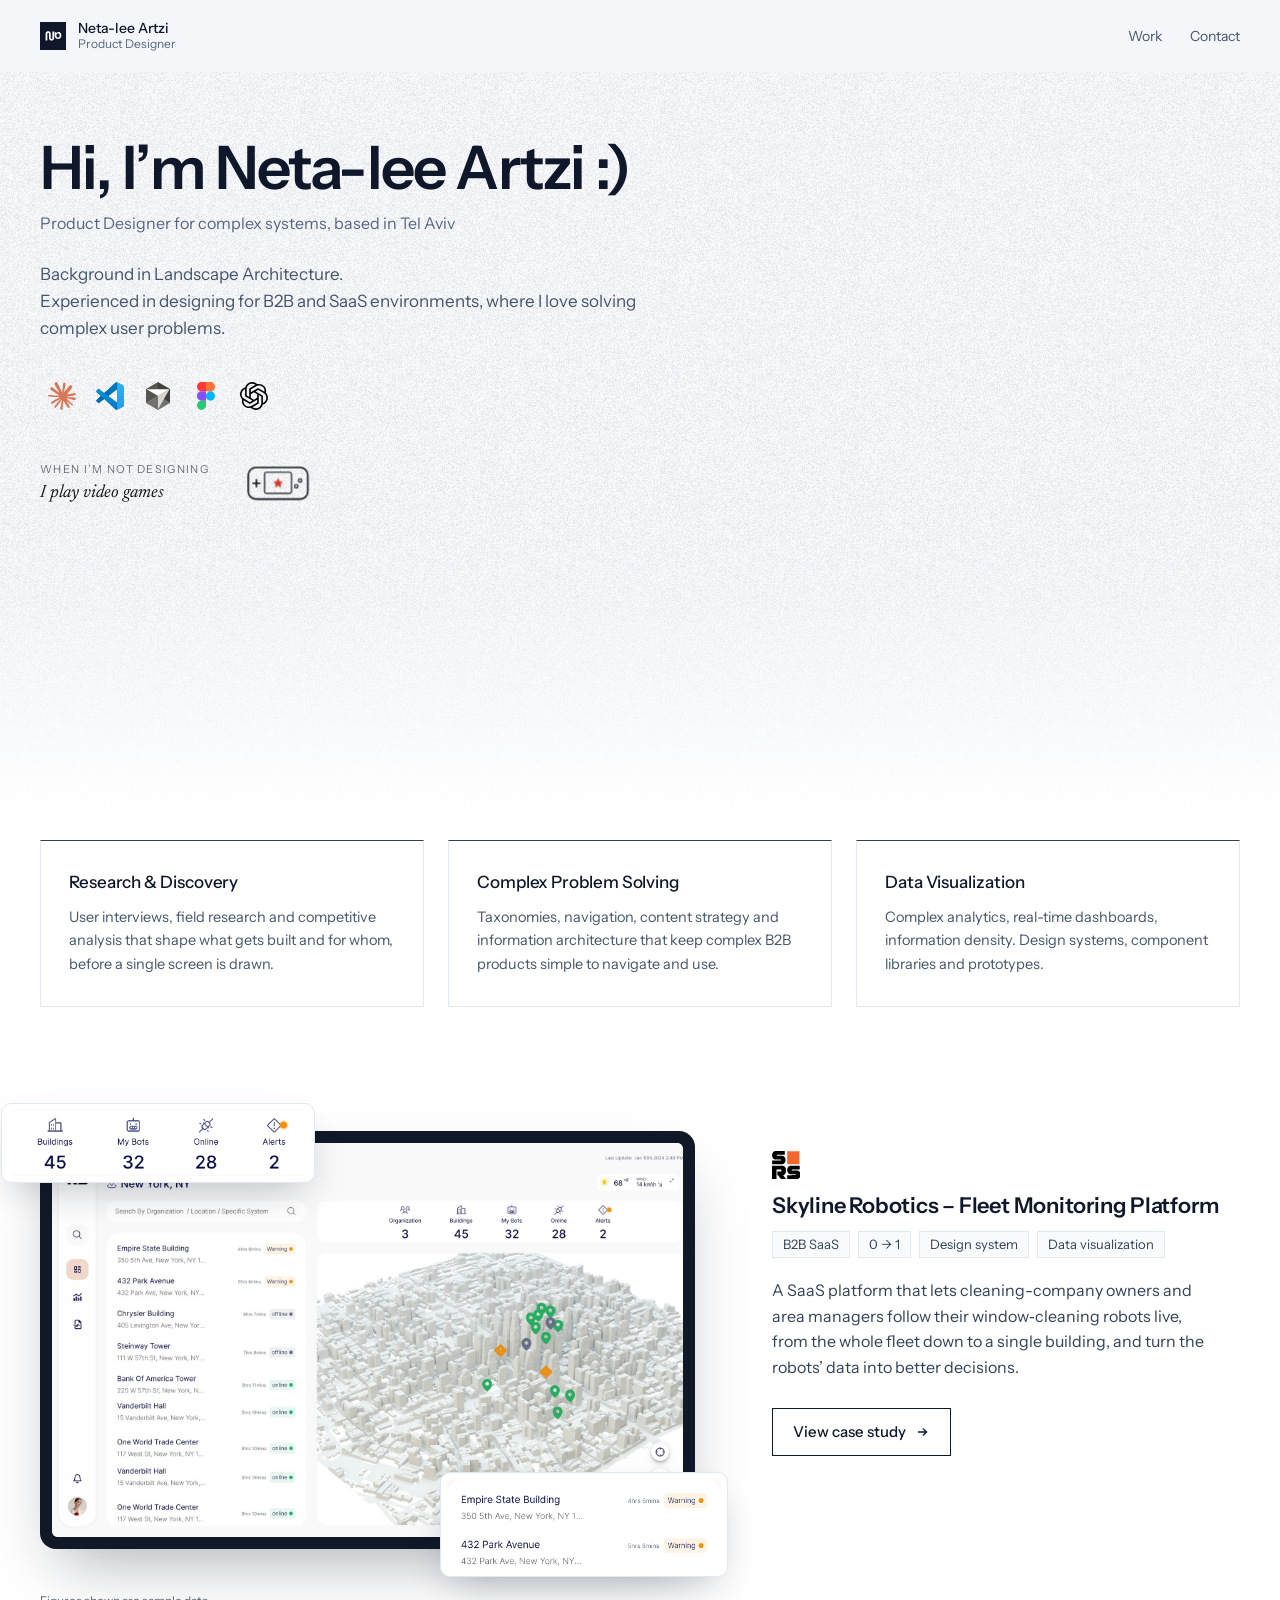
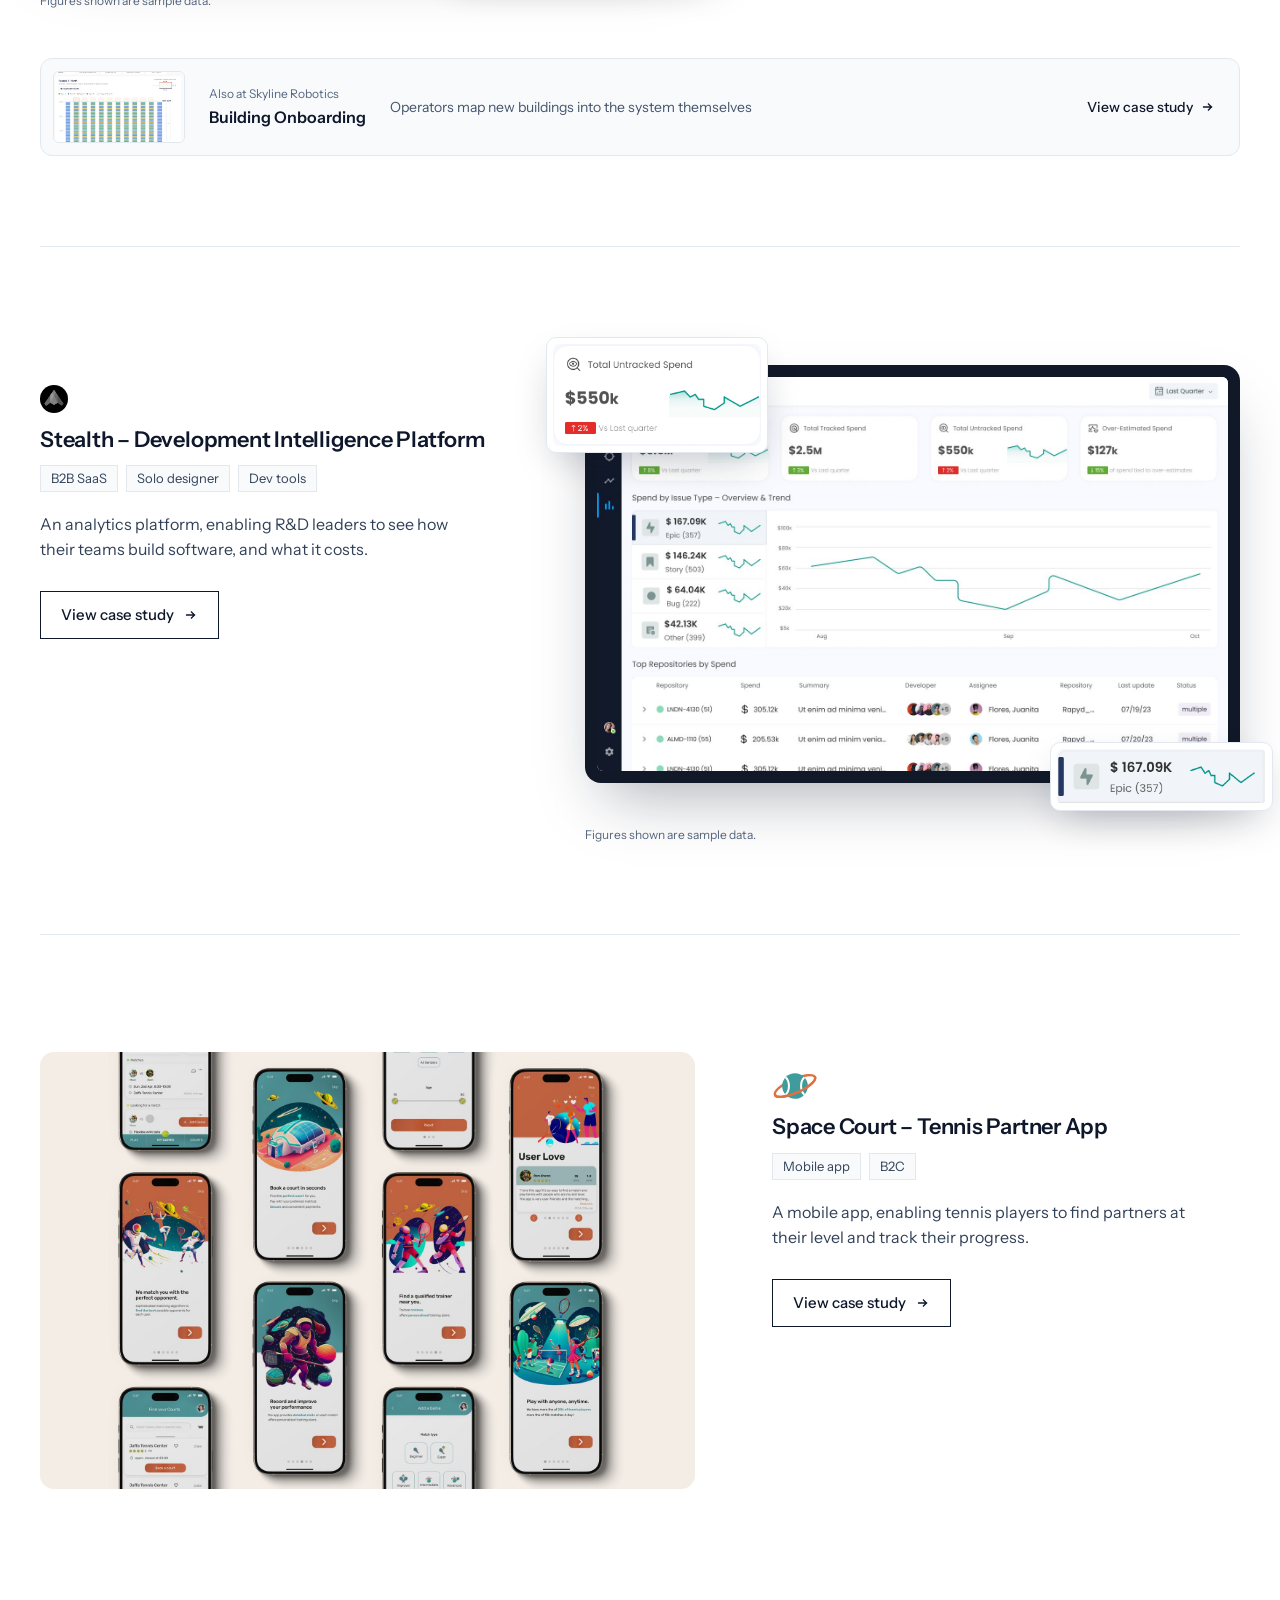
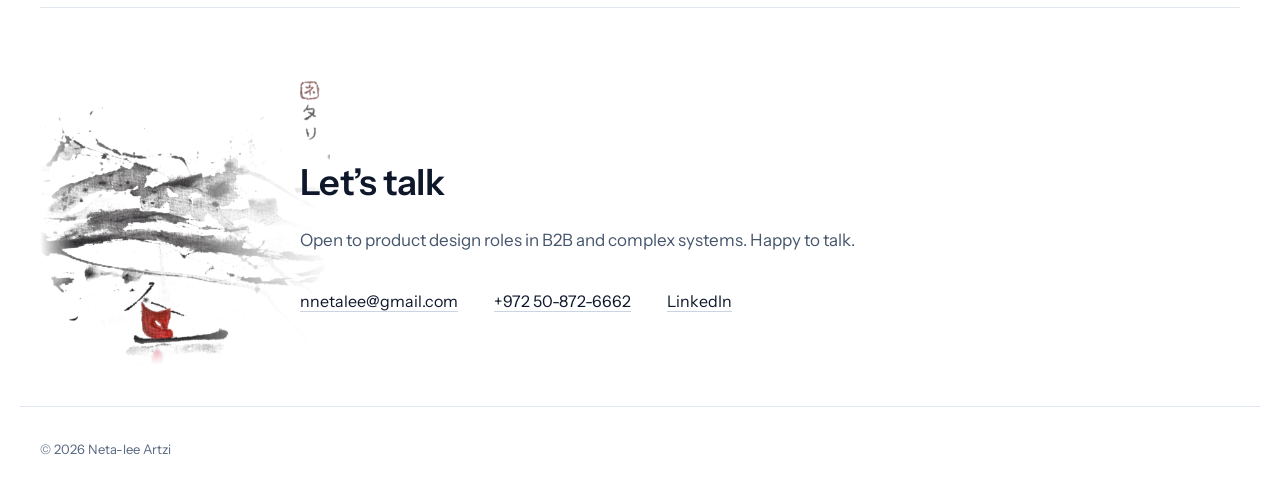
==== commit 70ed990f: "Capabilities: quieter type, small peek below the hero (preview) Co-Authored-By: Claude Opus 5.5 <nor" ====
--- a/index.html
+++ b/index.html
@@ -39,8 +39,8 @@
 <section class="wrap caps" aria-labelledby="caps-h">
   <h2 class="sr-only" id="caps-h">Design skills</h2>
   <ul class="caps-grid">
-    <li><h3>Research &amp; Discovery</h3><p>User interviews, field research and competitive analysis that shape what gets built, before a single screen is drawn.</p></li>
-    <li><h3>Complex Problem Solving</h3><p>Taxonomies, navigation, content strategy and information architecture that keep complex B2B products easy to use.</p></li>
+    <li><h3>Research &amp; Discovery</h3><p>User interviews, field research and competitive analysis that shape what gets built and for whom, before a single screen is drawn.</p></li>
+    <li><h3>Complex Problem Solving</h3><p>Taxonomies, navigation, content strategy and information architecture that keep complex B2B products simple to navigate and use.</p></li>
     <li><h3>Data Visualization</h3><p>Complex analytics, real-time dashboards, information density. Design systems, component libraries and prototypes.</p></li>
   </ul>
 </section>
--- a/assets/style.css
+++ b/assets/style.css
@@ -516,14 +516,15 @@
 .chips li { border-radius: 0; }
 .overview { border-radius: 0; }
 /* Capabilities: three cards, a dark rule on top */
-.hero:has(+ .caps) .wrap { padding-bottom: 64px; }
-.caps { padding-block: 0 clamp(24px, 4vw, 48px); }
+.caps { padding-block: clamp(8px, 2vw, 24px) clamp(24px, 4vw, 48px); }
 .caps-grid { list-style: none; margin: 0; padding: 0; display: grid; grid-template-columns: repeat(3, minmax(0, 1fr)); gap: 24px; }
-.caps-grid > li { border: 1px solid var(--line); border-top: 2px solid var(--ink); background: #fff; padding: 32px; display: flex; flex-direction: column; min-width: 0; }
-.caps-grid h3 { font-size: 19px; font-weight: 600; letter-spacing: -.01em; margin: 0; }
-.caps-grid p { font-size: 15px; line-height: 1.6; color: var(--ink-2); margin: 12px 0 0; }
+.caps-grid > li { border: 1px solid var(--line); border-top: 1px solid var(--ink-2); background: #fff; padding: 28px 28px 30px; display: flex; flex-direction: column; min-width: 0; }
+.caps-grid h3 { font-size: 17px; font-weight: 500; letter-spacing: -.005em; margin: 0; }
+.caps-grid p { font-size: 14.5px; line-height: 1.6; color: var(--muted); margin: 10px 0 0; }
 .caps-grid .chips { margin: auto 0 0; padding-top: 24px; }
 @media (max-width: 880px) {
   .caps-grid { grid-template-columns: 1fr; gap: 12px; }
   .caps-grid > li { padding: 24px; }
 }
+/* the hero fills the first screen on its own; the skill cards start below the fold */
+@media (min-width: 881px) { .hero:has(+ .caps) { min-height: calc(100svh - 72px - 84px); } }
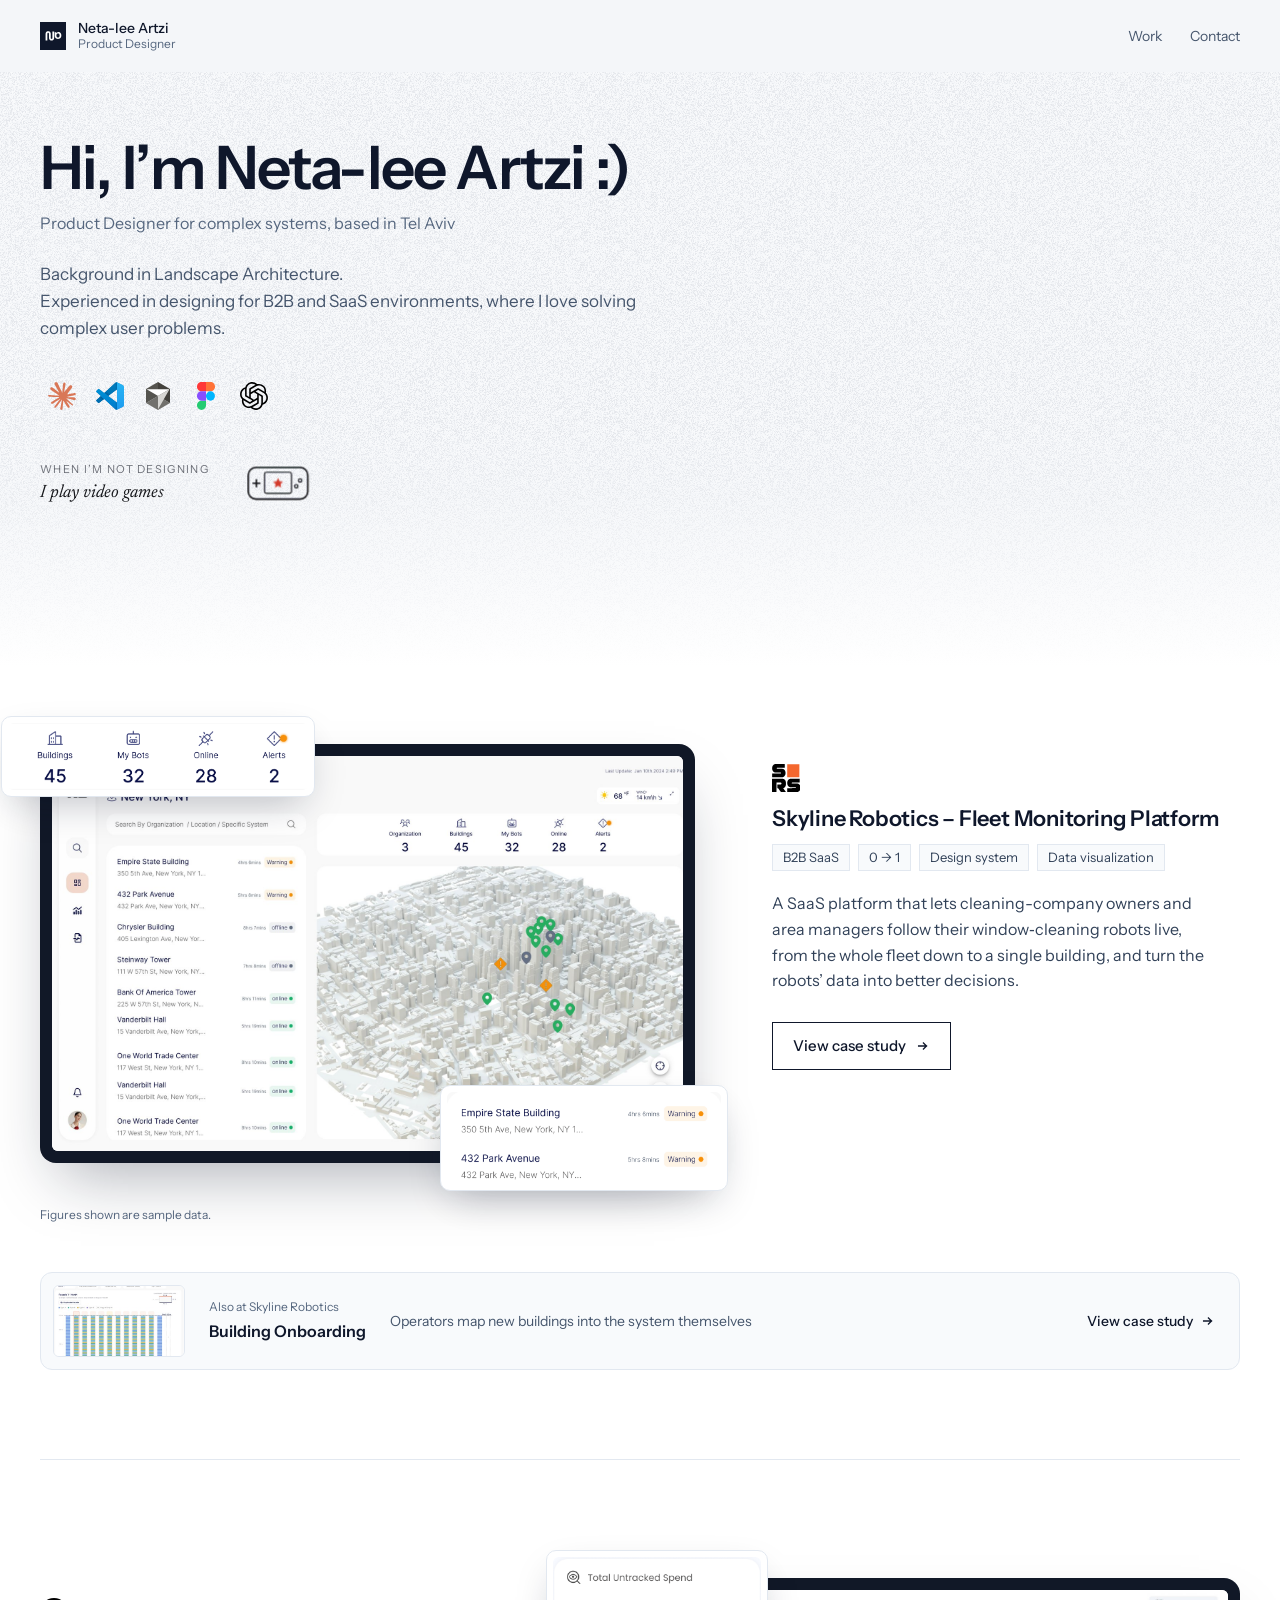
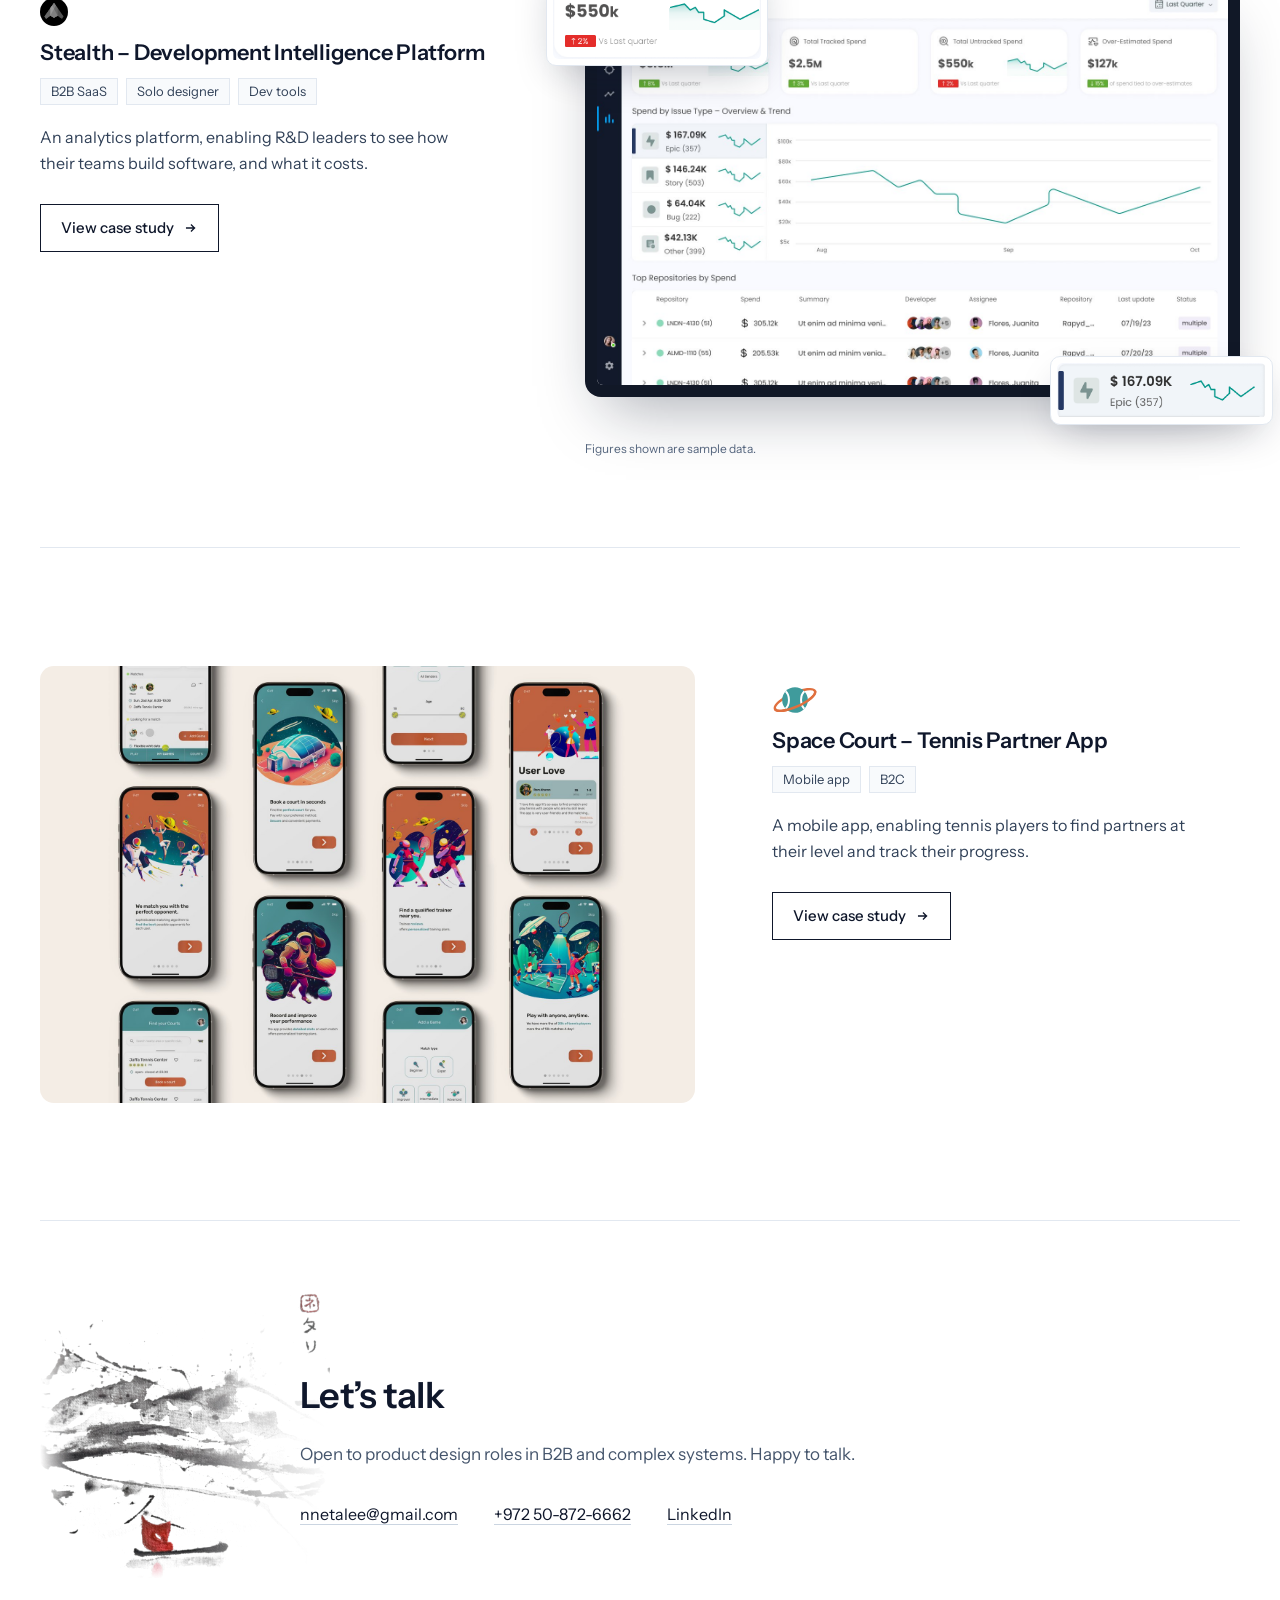
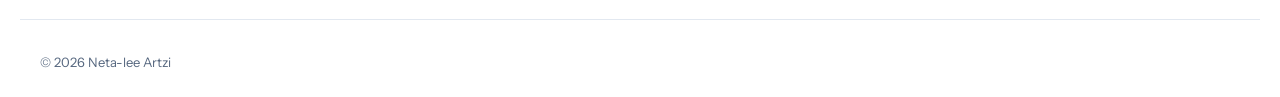
==== commit eb2f7ae1: "Home: remove the skill cards for now Co-Authored-By: Claude Opus 5.5 <noreply@anthropic.com> Claude-" ====
--- a/index.html
+++ b/index.html
@@ -35,14 +35,6 @@
     <ul class="tools" aria-label="Tools I work with"><li tabindex="0"><span class="ico" role="img" aria-label="Claude Code"><img src="/img/claude-code.svg" alt=""></span><span class="tip" aria-hidden="true">Claude Code</span></li><li tabindex="0"><span class="ico" role="img" aria-label="VS Code"><img src="/img/vscode.svg" alt=""></span><span class="tip" aria-hidden="true">VS Code</span></li><li tabindex="0"><span class="ico" role="img" aria-label="Cursor"><img src="/img/cursor.svg" alt=""></span><span class="tip" aria-hidden="true">Cursor</span></li><li tabindex="0"><span class="ico" role="img" aria-label="Figma"><img src="/img/figma.svg" alt=""></span><span class="tip" aria-hidden="true">Figma</span></li><li tabindex="0"><span class="ico" role="img" aria-label="ChatGPT"><img src="/img/gpt.svg" alt=""></span><span class="tip" aria-hidden="true">ChatGPT</span></li></ul>
     <div class="hobbies-slot" data-hobbies></div>
   </div>
-</section>
-<section class="wrap caps" aria-labelledby="caps-h">
-  <h2 class="sr-only" id="caps-h">Design skills</h2>
-  <ul class="caps-grid">
-    <li><h3>Research &amp; Discovery</h3><p>User interviews, field research and competitive analysis that shape what gets built and for whom, before a single screen is drawn.</p></li>
-    <li><h3>Complex Problem Solving</h3><p>Taxonomies, navigation, content strategy and information architecture that keep complex B2B products simple to navigate and use.</p></li>
-    <li><h3>Data Visualization</h3><p>Complex analytics, real-time dashboards, information density. Design systems, component libraries and prototypes.</p></li>
-  </ul>
 </section>
 <section class="wrap work" id="work" aria-labelledby="work-h">
   <h2 class="sr-only" id="work-h">Selected work</h2>
--- a/assets/style.css
+++ b/assets/style.css
@@ -515,16 +515,3 @@
 .project .one { font-size: clamp(16px, 1.25vw, 18px); line-height: 1.6; max-width: 40ch; letter-spacing: 0; }
 .chips li { border-radius: 0; }
 .overview { border-radius: 0; }
-/* Capabilities: three cards, a dark rule on top */
-.caps { padding-block: clamp(8px, 2vw, 24px) clamp(24px, 4vw, 48px); }
-.caps-grid { list-style: none; margin: 0; padding: 0; display: grid; grid-template-columns: repeat(3, minmax(0, 1fr)); gap: 24px; }
-.caps-grid > li { border: 1px solid var(--line); border-top: 1px solid var(--ink-2); background: #fff; padding: 28px 28px 30px; display: flex; flex-direction: column; min-width: 0; }
-.caps-grid h3 { font-size: 17px; font-weight: 500; letter-spacing: -.005em; margin: 0; }
-.caps-grid p { font-size: 14.5px; line-height: 1.6; color: var(--muted); margin: 10px 0 0; }
-.caps-grid .chips { margin: auto 0 0; padding-top: 24px; }
-@media (max-width: 880px) {
-  .caps-grid { grid-template-columns: 1fr; gap: 12px; }
-  .caps-grid > li { padding: 24px; }
-}
-/* the hero fills the first screen on its own; the skill cards start below the fold */
-@media (min-width: 881px) { .hero:has(+ .caps) { min-height: calc(100svh - 72px - 84px); } }
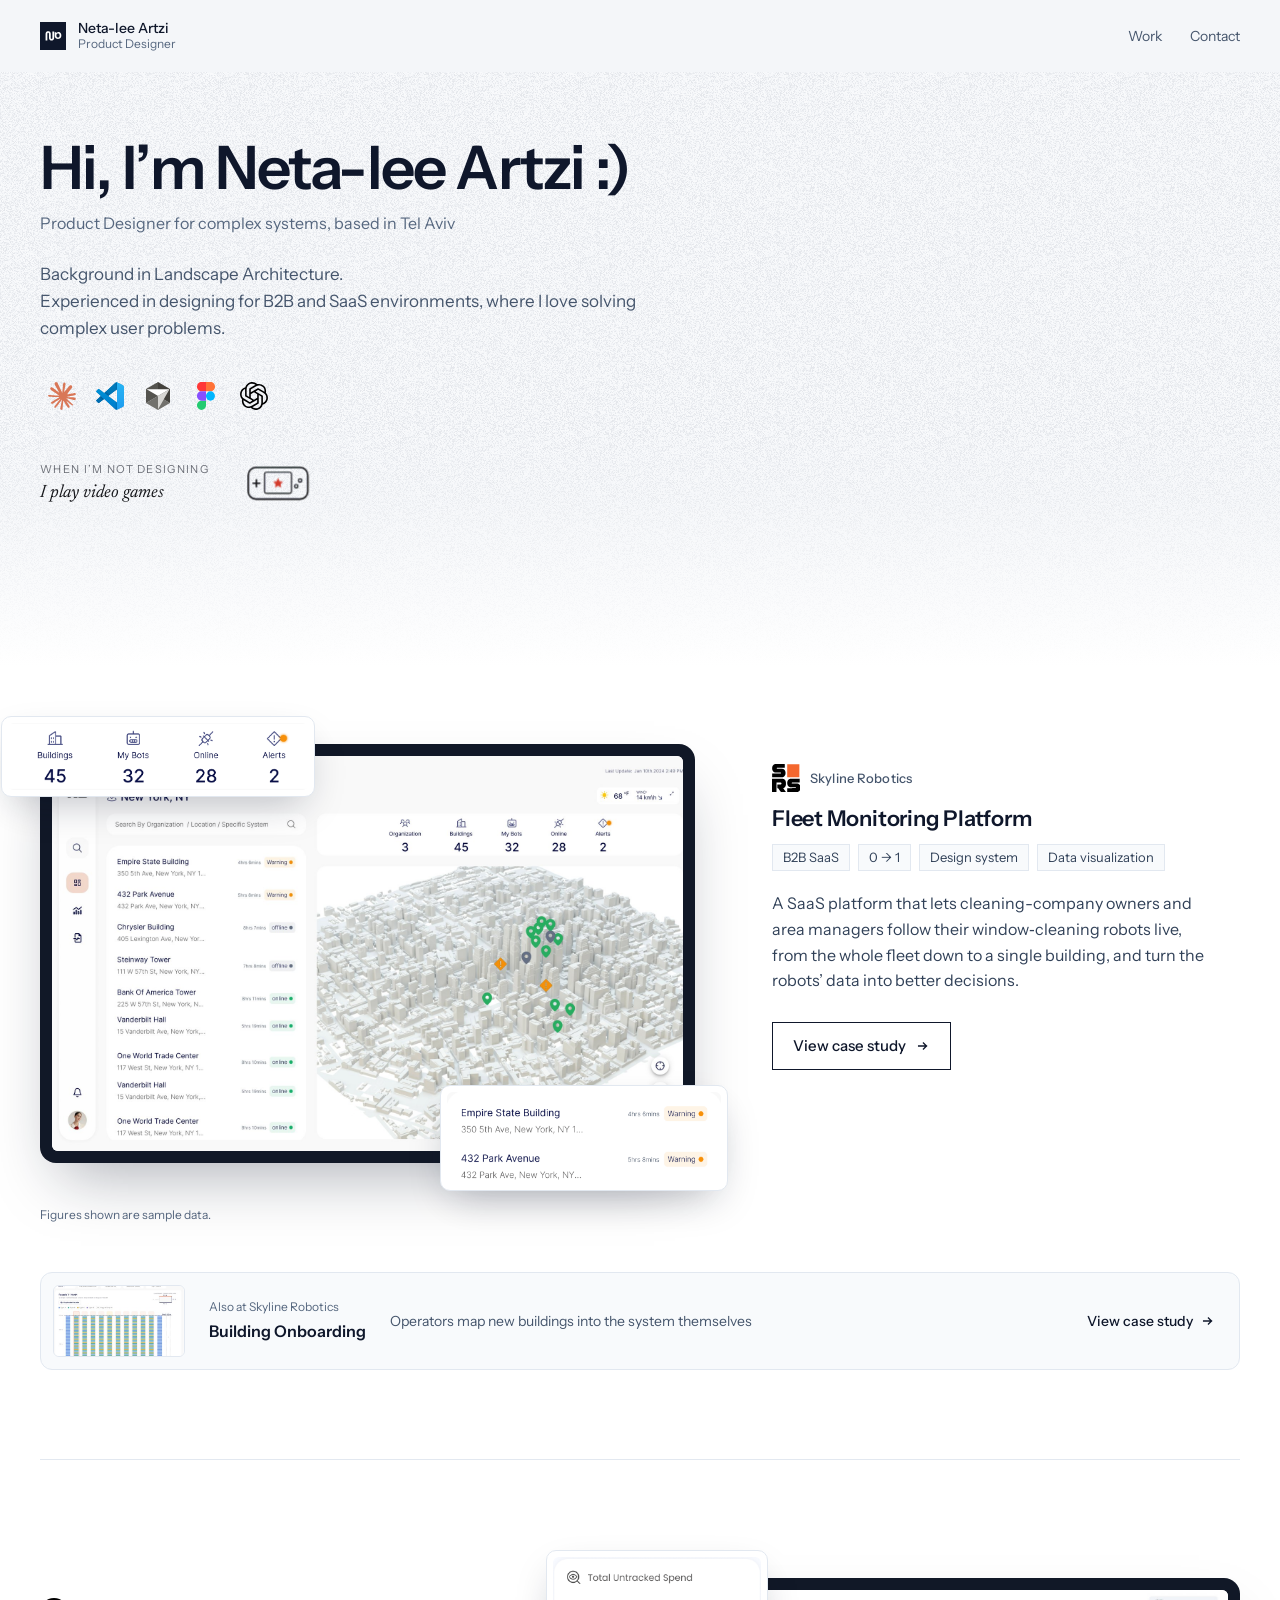
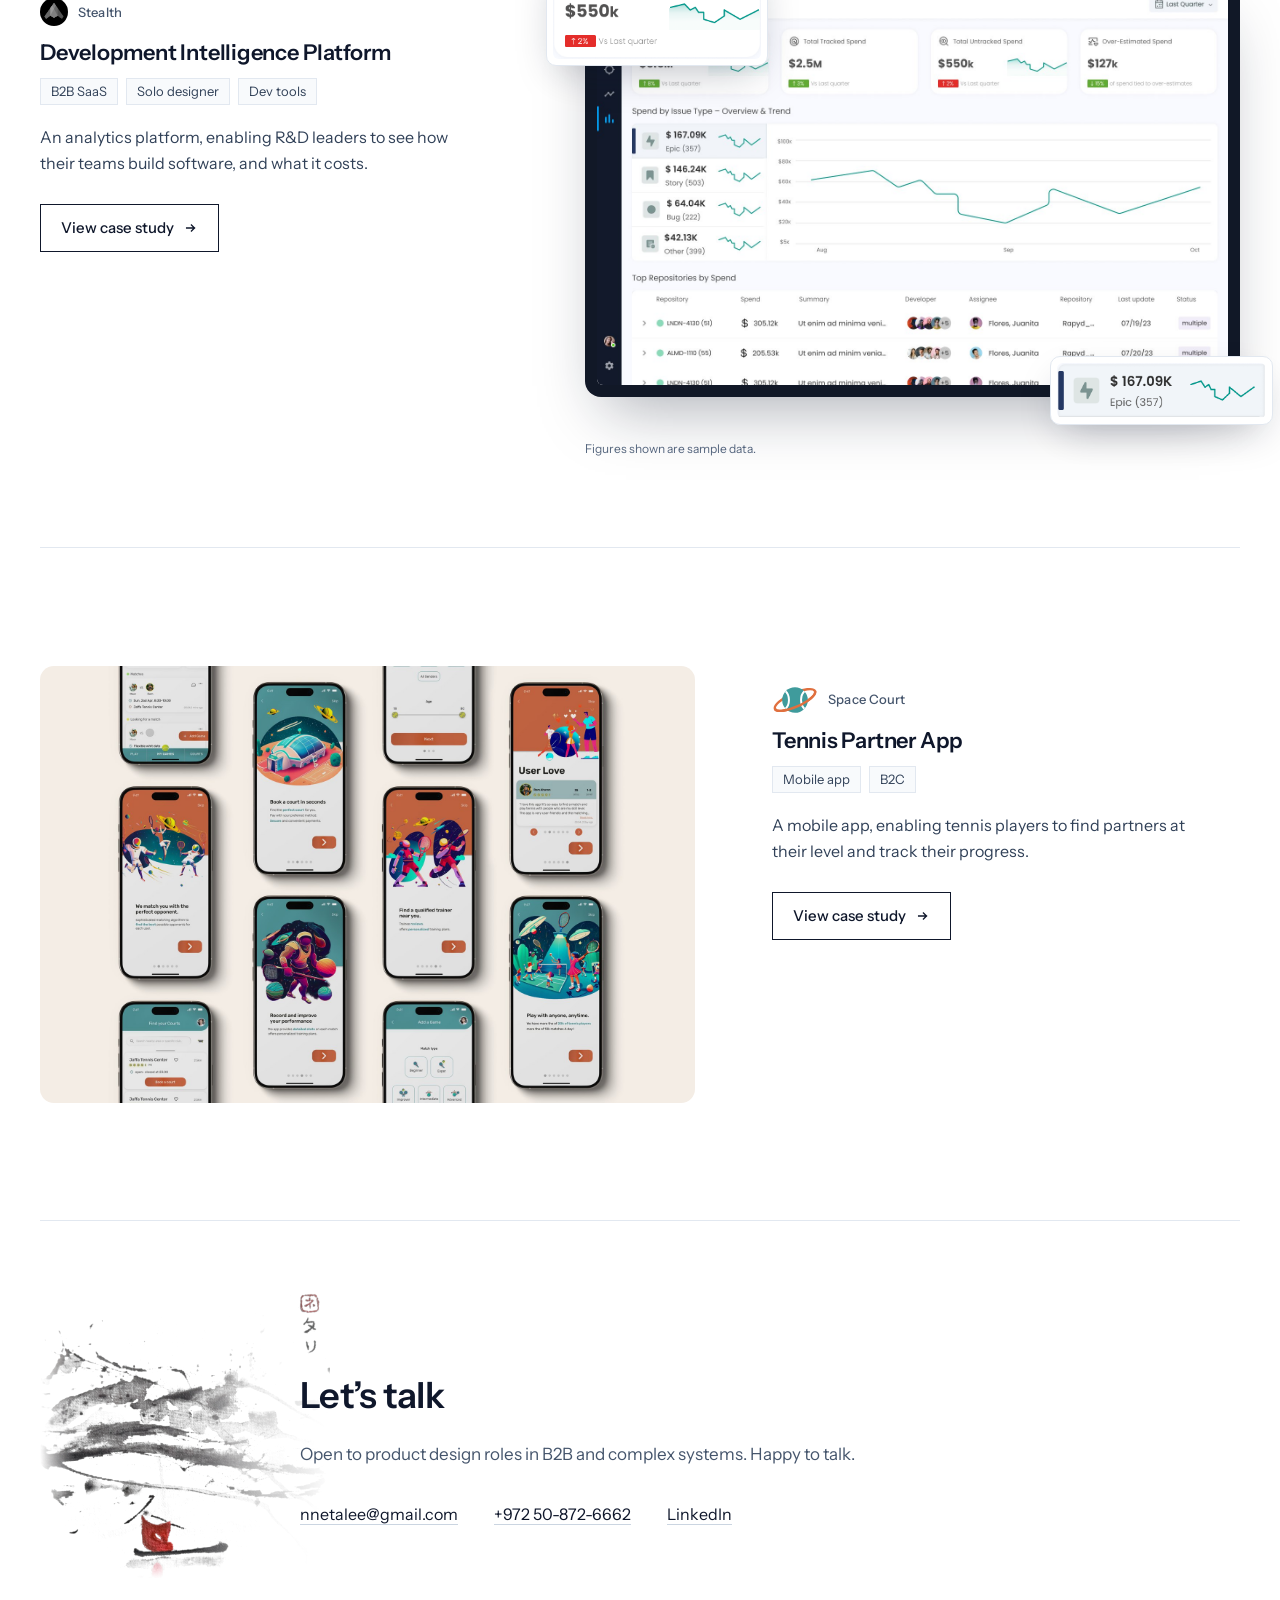
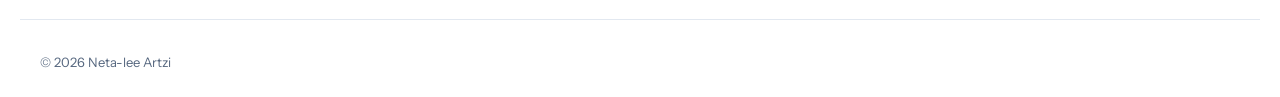
==== commit a46954be: "Home: one-line project titles, company name beside its logo Co-Authored-By: Claude Opus 5.5 <noreply" ====
--- a/index.html
+++ b/index.html
@@ -40,7 +40,7 @@
   <h2 class="sr-only" id="work-h">Selected work</h2>
 <article class="project">
   <div class="text">
-    <div class="ptitle"><span class="plogo" aria-hidden="true"><img src="/img/skyline.svg" alt=""></span><h3>Skyline Robotics – Fleet Monitoring Platform</h3></div>
+    <div class="ptitle"><span class="pco"><span class="plogo" aria-hidden="true"><img src="/img/skyline.svg" alt=""></span><span class="pconame">Skyline Robotics</span></span><h3>Fleet Monitoring Platform</h3></div>
     <ul class="chips home-chips" aria-label="Topics"><li>B2B SaaS</li><li>0 → 1</li><li>Design system</li><li>Data visualization</li></ul>
     <p class="one">A SaaS platform that lets cleaning-company owners and area managers follow their window‑cleaning robots live, from the whole fleet down to a single building, and turn the robots’ data into better decisions.</p>
     <a class="btn" href="/skyline" aria-label="View case study: Skyline Robotics – Fleet Monitoring Platform">View case study <svg width="14" height="14" viewBox="0 0 16 16" fill="none" aria-hidden="true"><path d="M3 8h9M8.5 4.5 12 8l-3.5 3.5" stroke="currentColor" stroke-width="1.5" stroke-linecap="square"/></svg></a>
@@ -50,7 +50,7 @@
 </article>
 <article class="project">
   <div class="text">
-    <div class="ptitle"><span class="plogo" aria-hidden="true"><img src="/img/stealth.svg" alt=""></span><h3>Stealth – Development Intelligence Platform</h3></div>
+    <div class="ptitle"><span class="pco"><span class="plogo" aria-hidden="true"><img src="/img/stealth.svg" alt=""></span><span class="pconame">Stealth</span></span><h3>Development Intelligence Platform</h3></div>
     <ul class="chips home-chips" aria-label="Topics"><li>B2B SaaS</li><li>Solo designer</li><li>Dev tools</li></ul>
     <p class="one">An analytics platform, enabling R&D leaders to see how their teams build software, and what it costs.</p>
     <a class="btn" href="/stealth" aria-label="View case study: Stealth – Development Intelligence Platform">View case study <svg width="14" height="14" viewBox="0 0 16 16" fill="none" aria-hidden="true"><path d="M3 8h9M8.5 4.5 12 8l-3.5 3.5" stroke="currentColor" stroke-width="1.5" stroke-linecap="square"/></svg></a>
@@ -60,7 +60,7 @@
 </article>
 <article class="project">
   <div class="text">
-    <div class="ptitle"><span class="plogo" aria-hidden="true"><img src="/img/space-court.svg" alt=""></span><h3>Space Court – Tennis Partner App</h3></div>
+    <div class="ptitle"><span class="pco"><span class="plogo" aria-hidden="true"><img src="/img/space-court.svg" alt=""></span><span class="pconame">Space Court</span></span><h3>Tennis Partner App</h3></div>
     <ul class="chips home-chips" aria-label="Topics"><li>Mobile app</li><li>B2C</li></ul>
     <p class="one">A mobile app, enabling tennis players to find partners at their level and track their progress.</p>
     <a class="btn" href="/space-court" aria-label="View case study: Space Court – Tennis Partner App">View case study <svg width="14" height="14" viewBox="0 0 16 16" fill="none" aria-hidden="true"><path d="M3 8h9M8.5 4.5 12 8l-3.5 3.5" stroke="currentColor" stroke-width="1.5" stroke-linecap="square"/></svg></a>
--- a/assets/style.css
+++ b/assets/style.css
@@ -515,3 +515,9 @@
 .project .one { font-size: clamp(16px, 1.25vw, 18px); line-height: 1.6; max-width: 40ch; letter-spacing: 0; }
 .chips li { border-radius: 0; }
 .overview { border-radius: 0; }
+
+/* Home project titles: company beside its logo, product name as a one-line title */
+.pco { display: inline-flex; align-items: center; gap: 10px; }
+.pconame { font-size: 13px; font-weight: 500; letter-spacing: .01em; color: var(--muted); }
+.ptitle h3 { white-space: nowrap; }
+@media (max-width: 420px) { .ptitle h3 { white-space: normal; } }
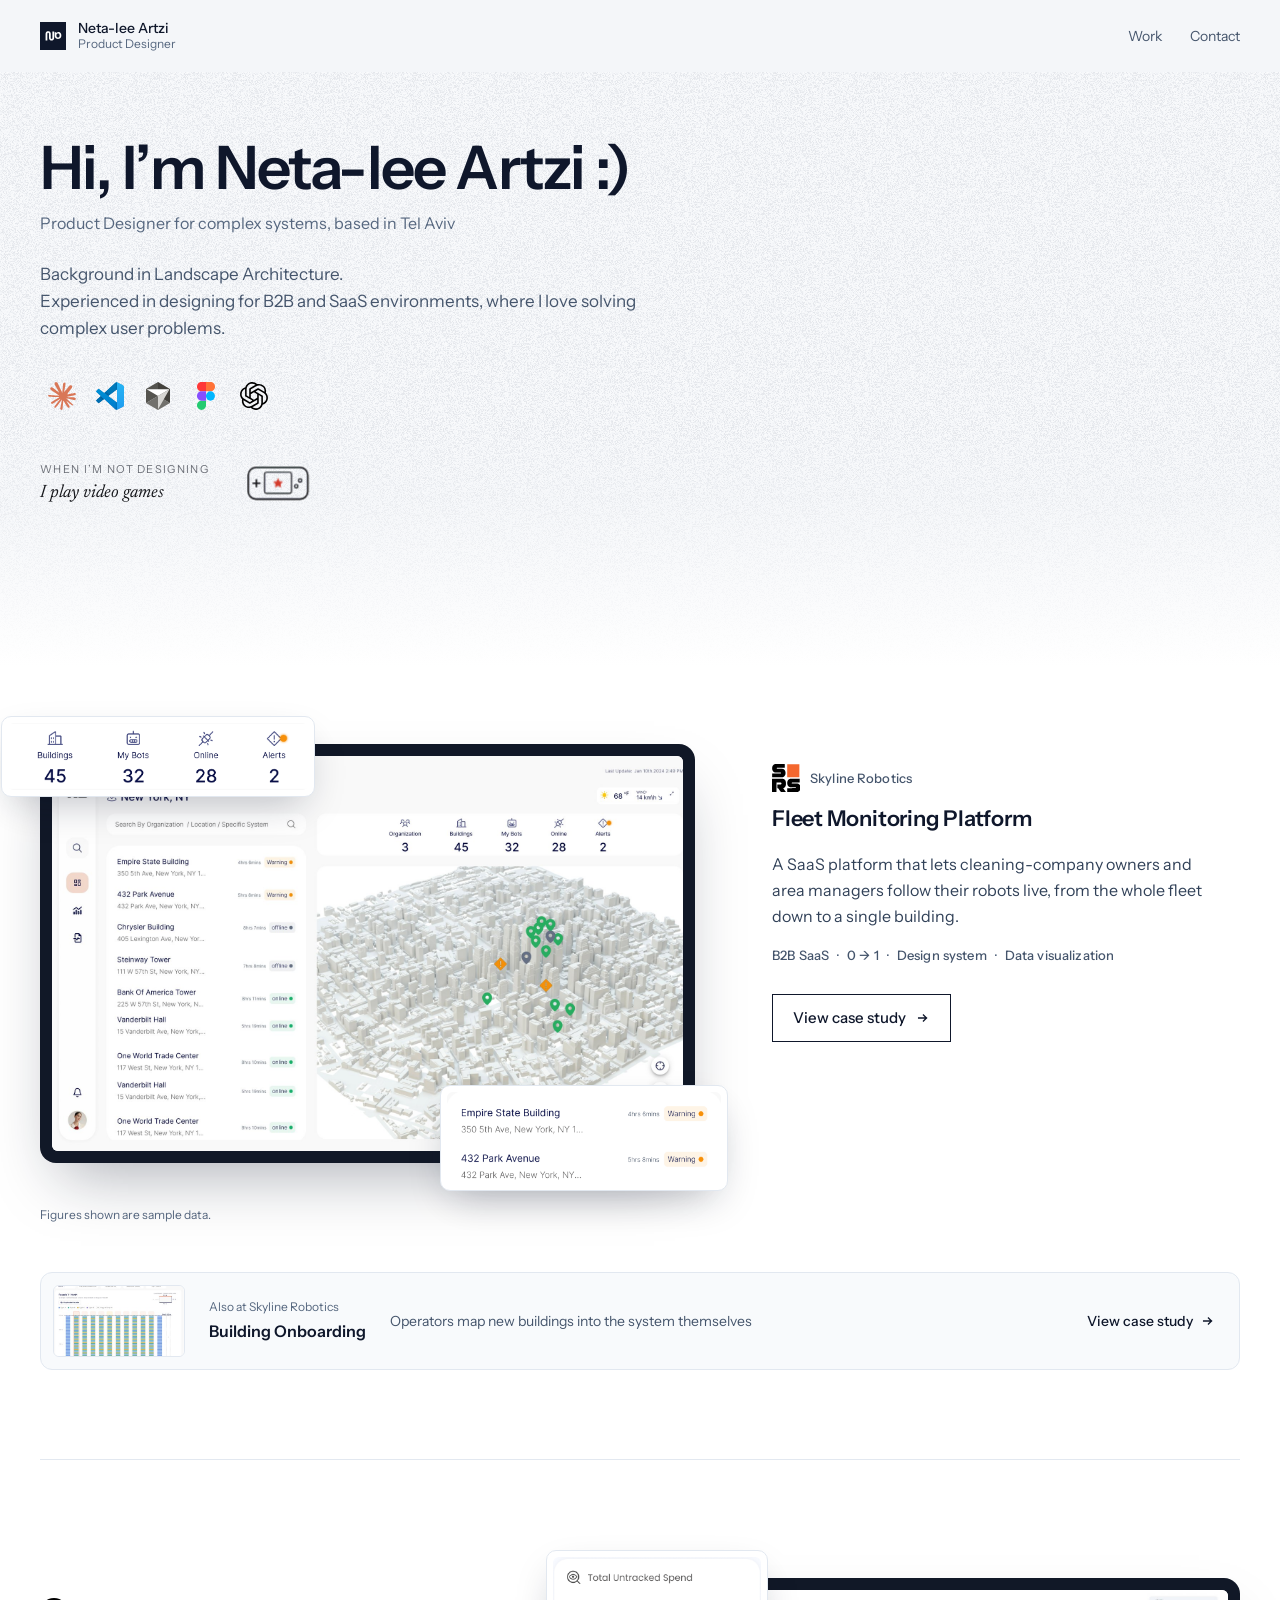
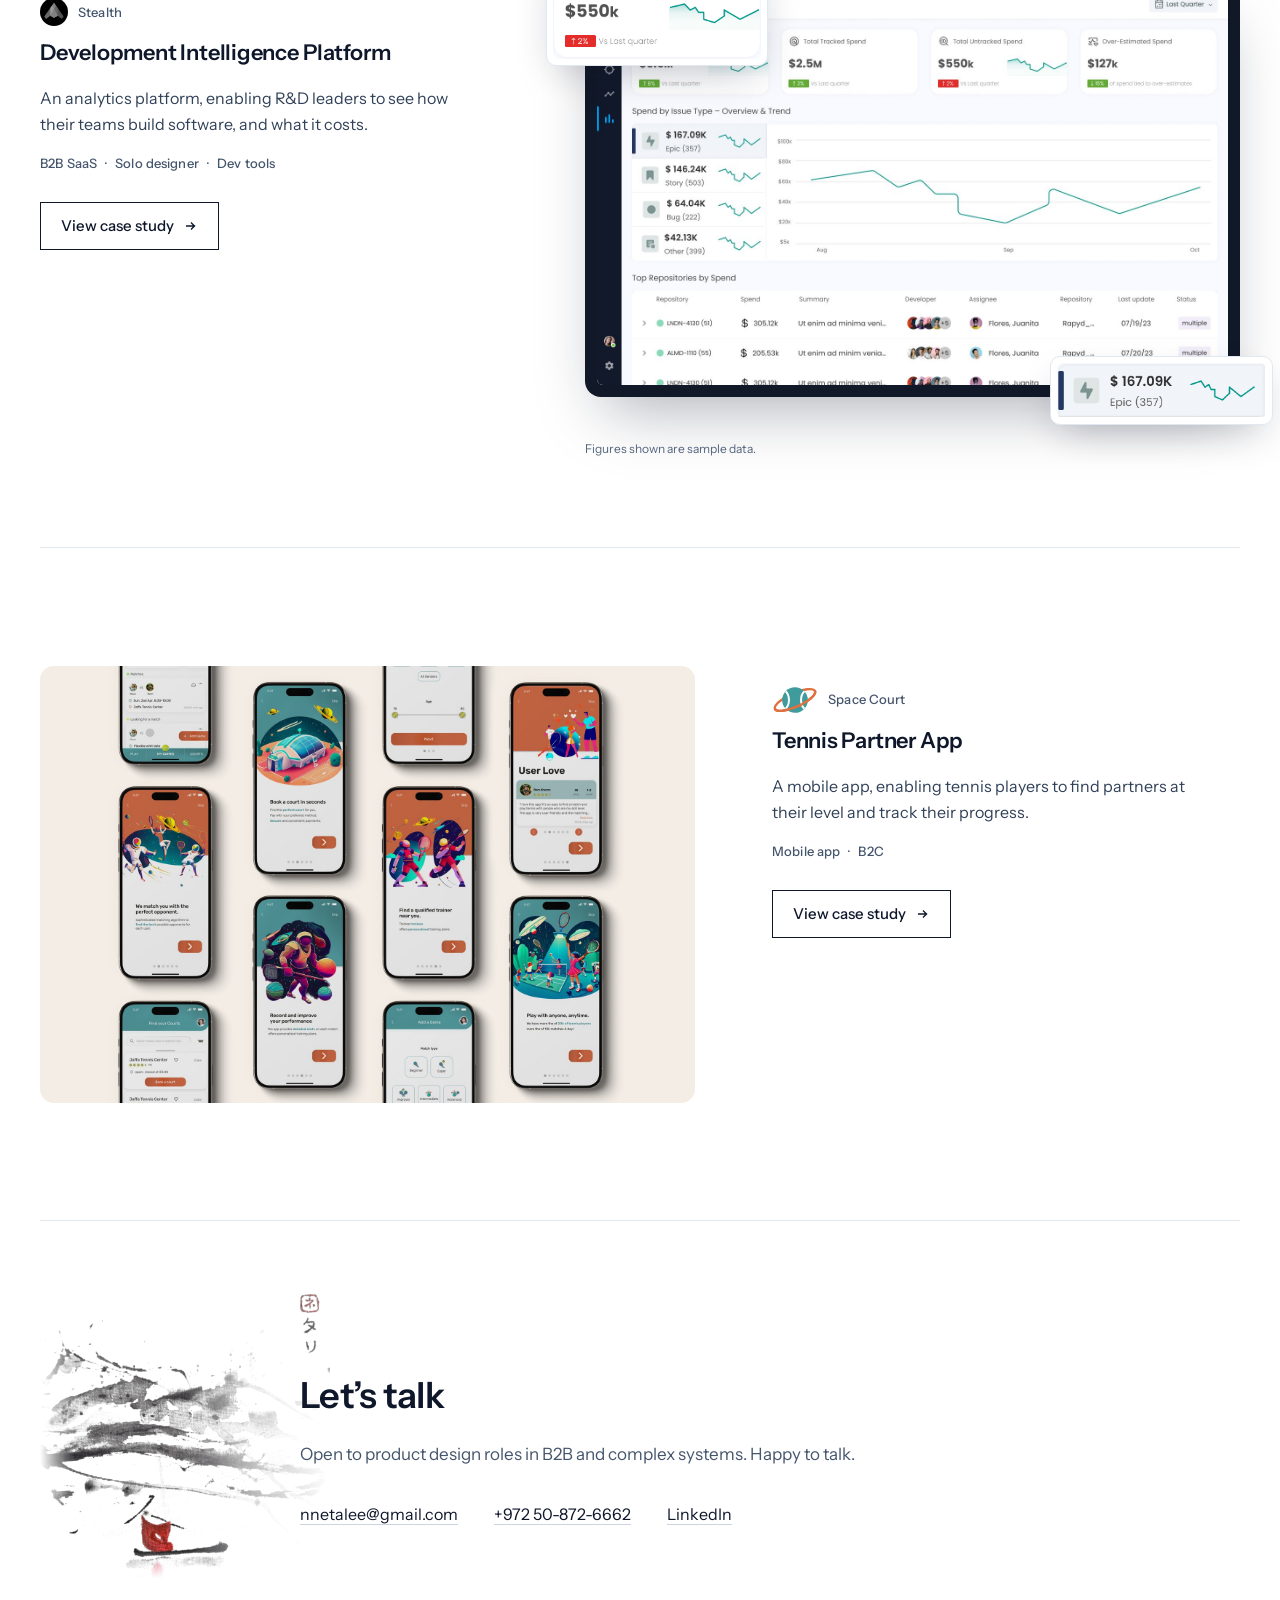
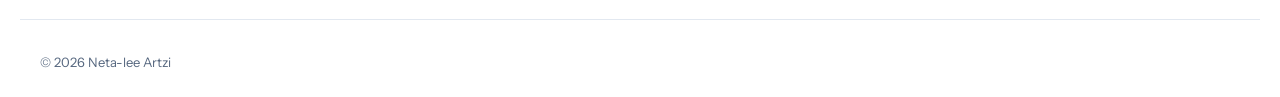
==== commit fb2cc5a5: "Home: tags below the description, shorter Skyline description Co-Authored-By: Claude Opus 5.5 <norep" ====
--- a/index.html
+++ b/index.html
@@ -41,8 +41,8 @@
 <article class="project">
   <div class="text">
     <div class="ptitle"><span class="pco"><span class="plogo" aria-hidden="true"><img src="/img/skyline.svg" alt=""></span><span class="pconame">Skyline Robotics</span></span><h3>Fleet Monitoring Platform</h3></div>
+    <p class="one">A SaaS platform that lets cleaning-company owners and area managers follow their robots live, from the whole fleet down to a single building.</p>
     <ul class="chips home-chips" aria-label="Topics"><li>B2B SaaS</li><li>0 → 1</li><li>Design system</li><li>Data visualization</li></ul>
-    <p class="one">A SaaS platform that lets cleaning-company owners and area managers follow their window‑cleaning robots live, from the whole fleet down to a single building, and turn the robots’ data into better decisions.</p>
     <a class="btn" href="/skyline" aria-label="View case study: Skyline Robotics – Fleet Monitoring Platform">View case study <svg width="14" height="14" viewBox="0 0 16 16" fill="none" aria-hidden="true"><path d="M3 8h9M8.5 4.5 12 8l-3.5 3.5" stroke="currentColor" stroke-width="1.5" stroke-linecap="square"/></svg></a>
   </div>
   <a class="also-card" href="/building-onboarding"><img src="/img/home/building-onboarding-thumb.jpg" alt="" width="480" height="300" loading="lazy" decoding="async"><span class="ac-name"><small>Also at Skyline Robotics</small><b>Building Onboarding</b></span><span class="ac-line">Operators map new buildings into the system themselves</span><span class="ac-cta">View case study <svg width="14" height="14" viewBox="0 0 16 16" fill="none" aria-hidden="true"><path d="M3 8h9M8.5 4.5 12 8l-3.5 3.5" stroke="currentColor" stroke-width="1.5" stroke-linecap="square"/></svg></span></a>
@@ -51,8 +51,8 @@
 <article class="project">
   <div class="text">
     <div class="ptitle"><span class="pco"><span class="plogo" aria-hidden="true"><img src="/img/stealth.svg" alt=""></span><span class="pconame">Stealth</span></span><h3>Development Intelligence Platform</h3></div>
+    <p class="one">An analytics platform, enabling R&D leaders to see how their teams build software, and what it costs.</p>
     <ul class="chips home-chips" aria-label="Topics"><li>B2B SaaS</li><li>Solo designer</li><li>Dev tools</li></ul>
-    <p class="one">An analytics platform, enabling R&D leaders to see how their teams build software, and what it costs.</p>
     <a class="btn" href="/stealth" aria-label="View case study: Stealth – Development Intelligence Platform">View case study <svg width="14" height="14" viewBox="0 0 16 16" fill="none" aria-hidden="true"><path d="M3 8h9M8.5 4.5 12 8l-3.5 3.5" stroke="currentColor" stroke-width="1.5" stroke-linecap="square"/></svg></a>
   </div>
   
@@ -61,8 +61,8 @@
 <article class="project">
   <div class="text">
     <div class="ptitle"><span class="pco"><span class="plogo" aria-hidden="true"><img src="/img/space-court.svg" alt=""></span><span class="pconame">Space Court</span></span><h3>Tennis Partner App</h3></div>
+    <p class="one">A mobile app, enabling tennis players to find partners at their level and track their progress.</p>
     <ul class="chips home-chips" aria-label="Topics"><li>Mobile app</li><li>B2C</li></ul>
-    <p class="one">A mobile app, enabling tennis players to find partners at their level and track their progress.</p>
     <a class="btn" href="/space-court" aria-label="View case study: Space Court – Tennis Partner App">View case study <svg width="14" height="14" viewBox="0 0 16 16" fill="none" aria-hidden="true"><path d="M3 8h9M8.5 4.5 12 8l-3.5 3.5" stroke="currentColor" stroke-width="1.5" stroke-linecap="square"/></svg></a>
   </div>
   
--- a/assets/style.css
+++ b/assets/style.css
@@ -521,3 +521,8 @@
 .pconame { font-size: 13px; font-weight: 500; letter-spacing: .01em; color: var(--muted); }
 .ptitle h3 { white-space: nowrap; }
 @media (max-width: 420px) { .ptitle h3 { white-space: normal; } }
+
+/* Home tags as plain text, same size and color as the company name */
+.home-chips { gap: 0; margin: -4px 0 0; }
+.home-chips li { border: 0; background: none; padding: 0; font-size: 13px; font-weight: 500; letter-spacing: .01em; line-height: 1.6; color: var(--muted); }
+.home-chips li:not(:last-child)::after { content: "·"; margin: 0 8px; color: var(--faint); }
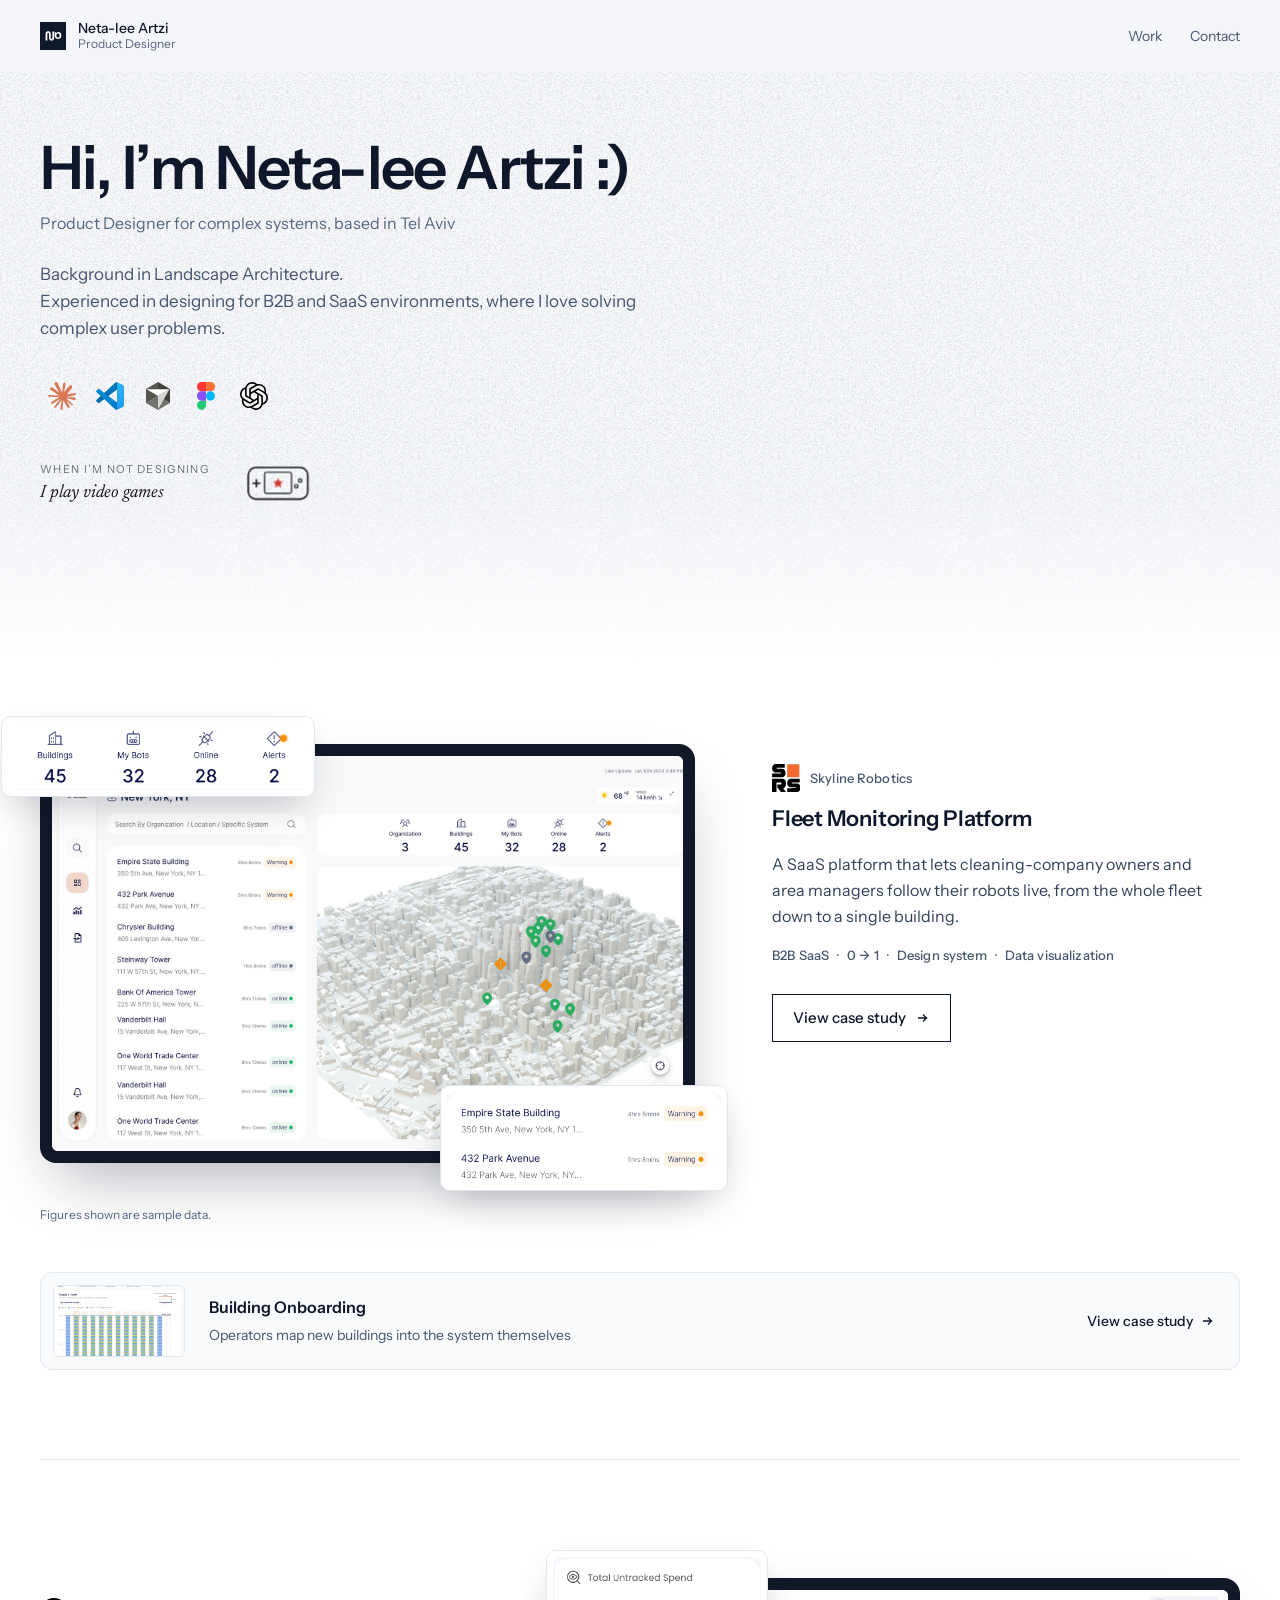
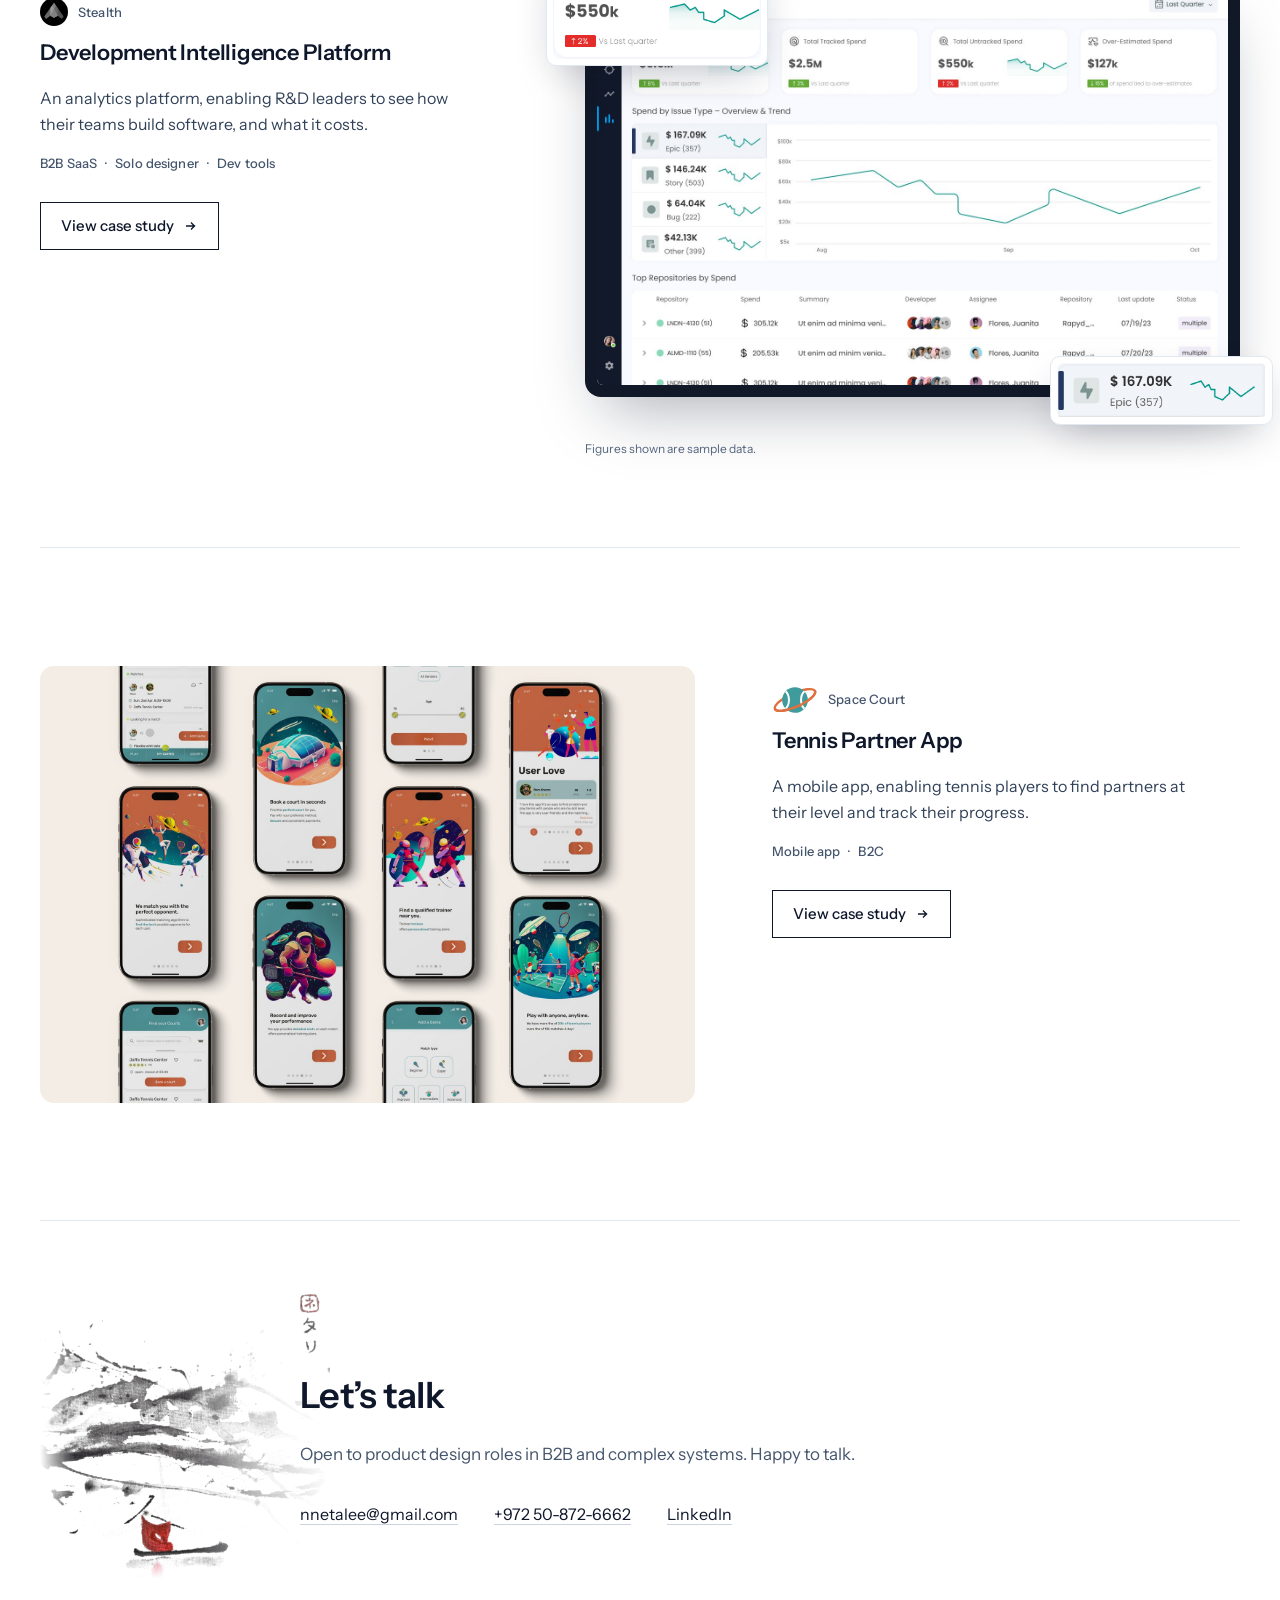
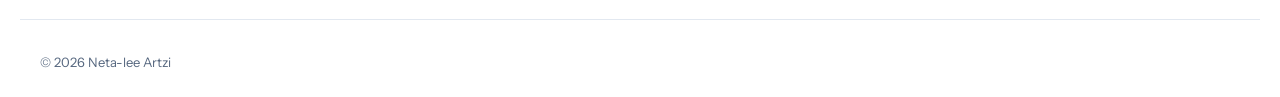
==== commit 64920b0e: "Home strip: title with description stacked, drop company label Co-Authored-By: Claude Opus 5.5 <nore" ====
--- a/index.html
+++ b/index.html
@@ -45,7 +45,7 @@
     <ul class="chips home-chips" aria-label="Topics"><li>B2B SaaS</li><li>0 → 1</li><li>Design system</li><li>Data visualization</li></ul>
     <a class="btn" href="/skyline" aria-label="View case study: Skyline Robotics – Fleet Monitoring Platform">View case study <svg width="14" height="14" viewBox="0 0 16 16" fill="none" aria-hidden="true"><path d="M3 8h9M8.5 4.5 12 8l-3.5 3.5" stroke="currentColor" stroke-width="1.5" stroke-linecap="square"/></svg></a>
   </div>
-  <a class="also-card" href="/building-onboarding"><img src="/img/home/building-onboarding-thumb.jpg" alt="" width="480" height="300" loading="lazy" decoding="async"><span class="ac-name"><small>Also at Skyline Robotics</small><b>Building Onboarding</b></span><span class="ac-line">Operators map new buildings into the system themselves</span><span class="ac-cta">View case study <svg width="14" height="14" viewBox="0 0 16 16" fill="none" aria-hidden="true"><path d="M3 8h9M8.5 4.5 12 8l-3.5 3.5" stroke="currentColor" stroke-width="1.5" stroke-linecap="square"/></svg></span></a>
+  <a class="also-card" href="/building-onboarding"><img src="/img/home/building-onboarding-thumb.jpg" alt="" width="480" height="300" loading="lazy" decoding="async"><span class="ac-name"><b>Building Onboarding</b><span class="ac-line">Operators map new buildings into the system themselves</span></span><span class="ac-cta">View case study <svg width="14" height="14" viewBox="0 0 16 16" fill="none" aria-hidden="true"><path d="M3 8h9M8.5 4.5 12 8l-3.5 3.5" stroke="currentColor" stroke-width="1.5" stroke-linecap="square"/></svg></span></a>
   <div class="visual-col"><div class="visual"><div class="device"><div class="screen"><img src="/img/home/skyline.jpg" alt="Skyline fleet monitoring: building list with live status next to a 3D map of New York" width="1800" height="1106" loading="lazy" decoding="async"></div></div><div class="float f1" style="width: 48%"><img src="/img/home/skyline-f1.png" alt="Fleet totals: buildings, bots, online and alerts" width="871" height="193" loading="lazy" decoding="async"></div><div class="float f2" style="width: 44%"><img src="/img/home/skyline-f2.png" alt="Two buildings with a warning status" width="890" height="296" loading="lazy" decoding="async"></div></div><p class="sample">Figures shown are sample data.</p></div>
 </article>
 <article class="project">
--- a/assets/style.css
+++ b/assets/style.css
@@ -526,3 +526,12 @@
 .home-chips { gap: 0; margin: -4px 0 0; }
 .home-chips li { border: 0; background: none; padding: 0; font-size: 13px; font-weight: 500; letter-spacing: .01em; line-height: 1.6; color: var(--muted); }
 .home-chips li:not(:last-child)::after { content: "·"; margin: 0 8px; color: var(--faint); }
+
+/* Home strip: title with its description stacked, no company label (it sits under the Skyline card) */
+.also-card .ac-name:has(.ac-line) { flex: 1; min-width: 0; gap: 4px; }
+.also-card .ac-name .ac-line { flex: none; }
+@media (max-width: 880px) {
+  .also-card .ac-name .ac-line { order: 0; flex-basis: auto; }
+  .also-card .ac-name:has(.ac-line) { flex: 1 1 160px; }
+  .also-card:has(.ac-name .ac-line) .ac-cta { flex-basis: 100%; }
+}
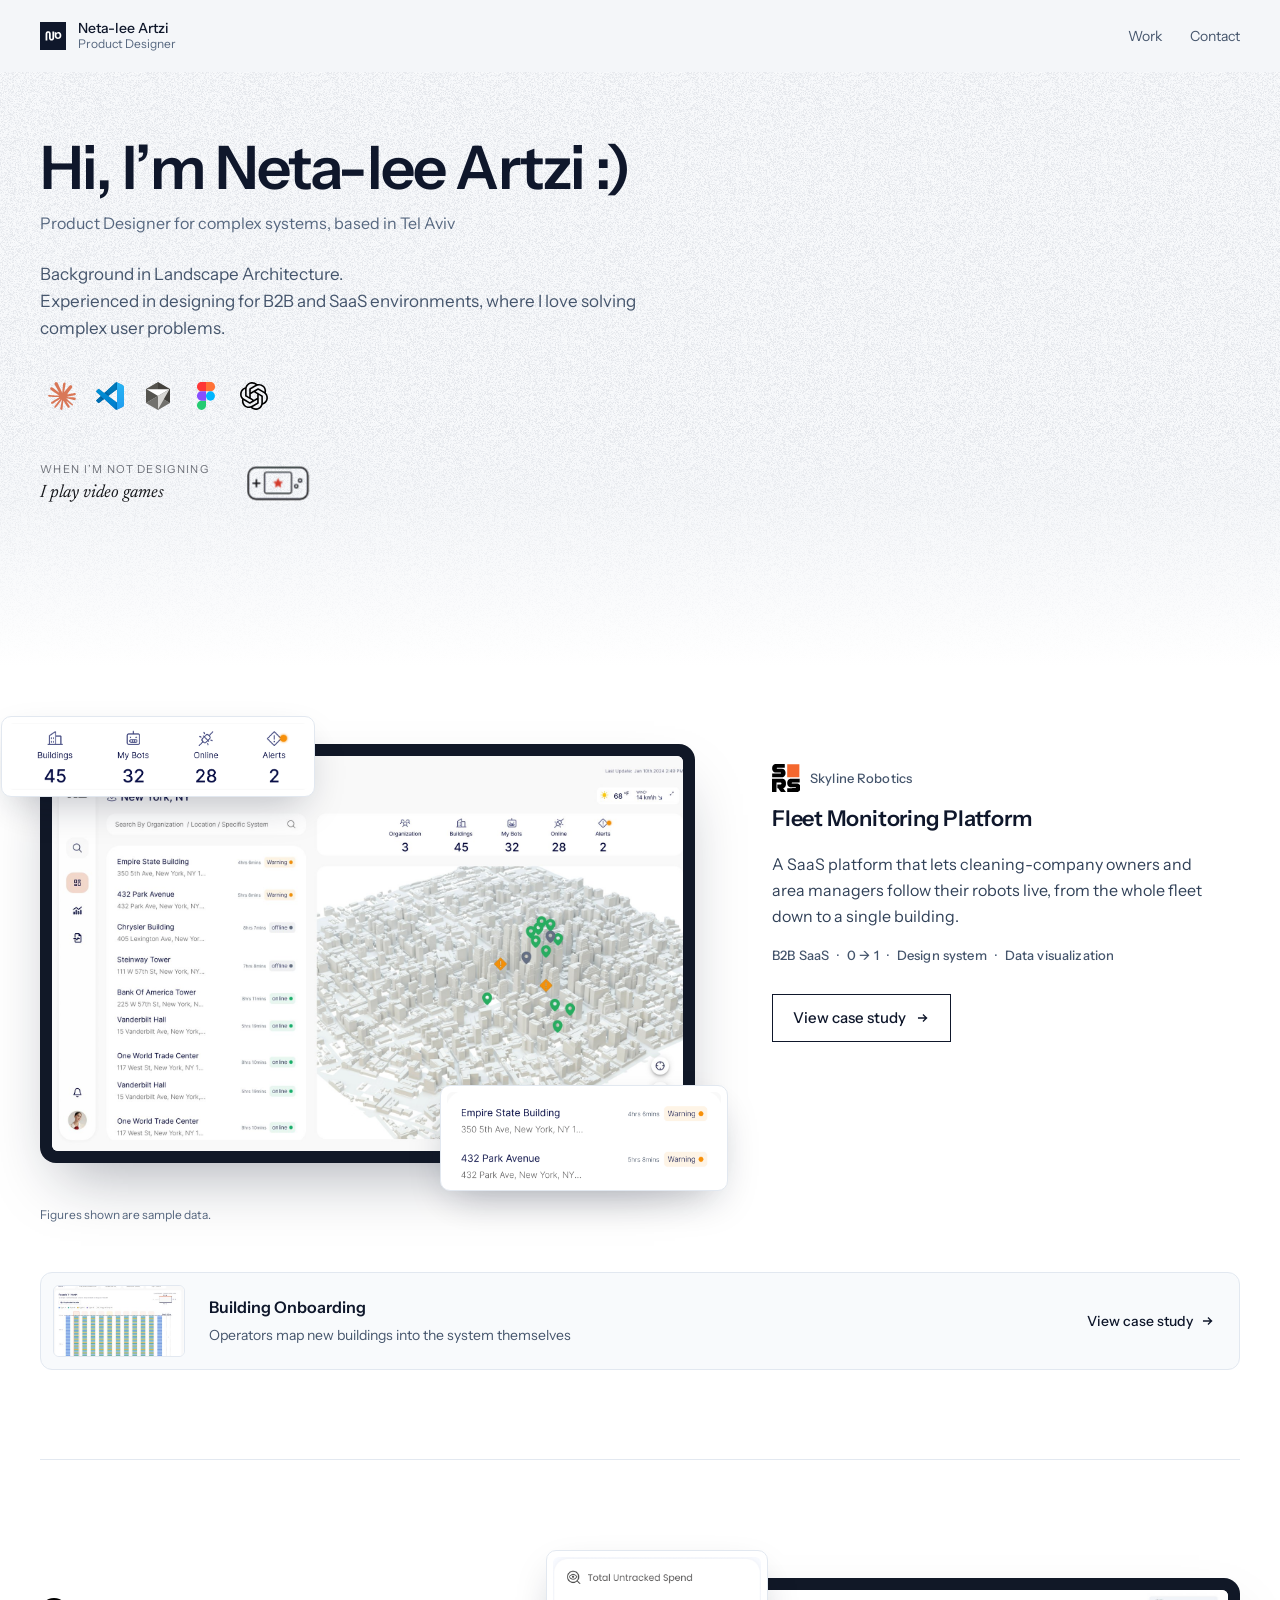
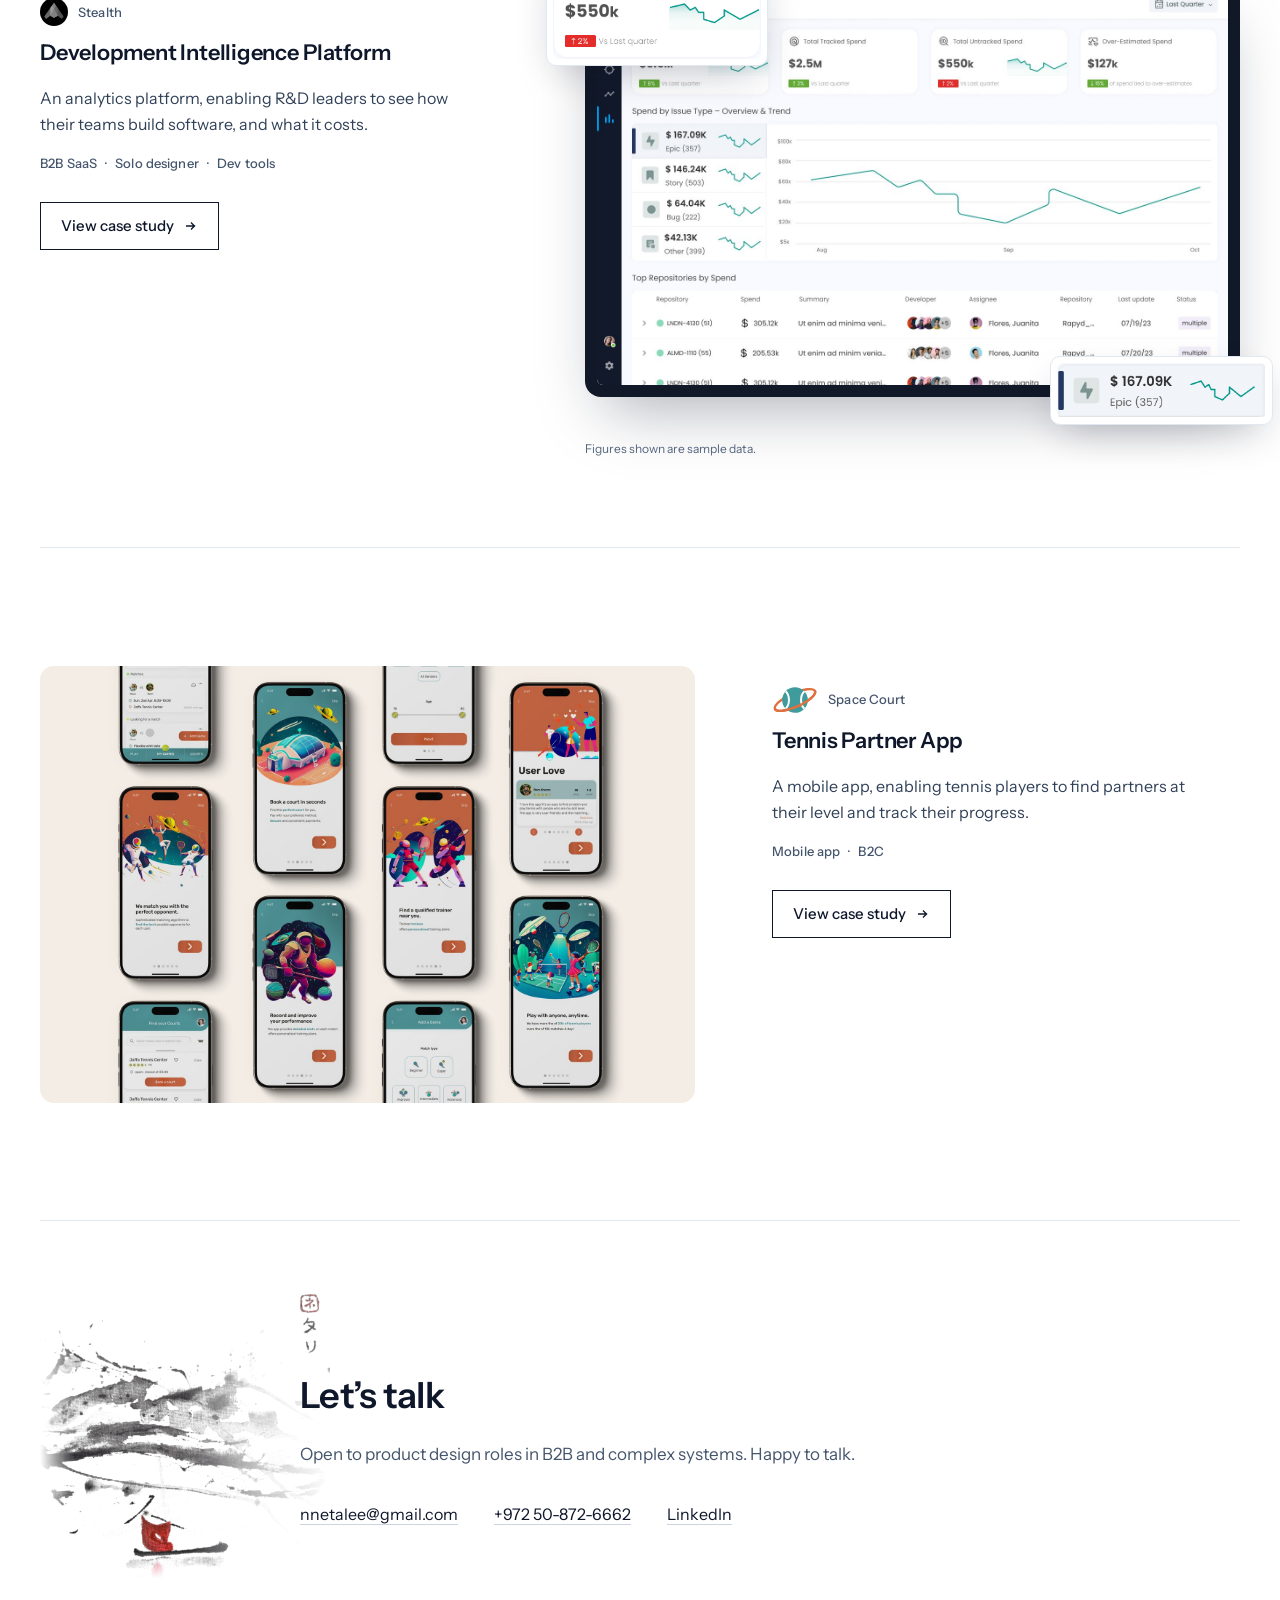
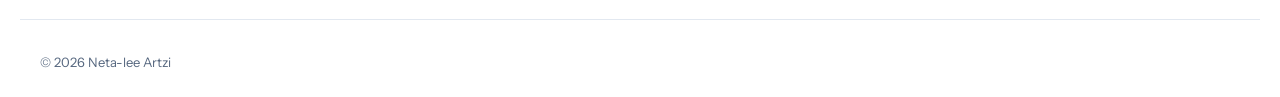
==== commit 39feb366: "Stats: tell people from bots with first-party visit signals Co-Authored-By: Claude Opus 5.5 <noreply" ====
--- a/index.html
+++ b/index.html
@@ -15,7 +15,7 @@
 <link rel="preconnect" href="https://fonts.gstatic.com" crossorigin>
 <link rel="stylesheet" href="https://fonts.googleapis.com/css2?family=Instrument+Sans:wght@400;500;600&family=Newsreader:ital,opsz,wght@1,6..72,400&display=swap">
 <link rel="stylesheet" href="/assets/style.css">
-<script>(function(){var me=false;try{var q=location.search;if(/[?&]me(=|&|$)/.test(q)){localStorage.setItem('nla-me','1');history.replaceState(null,'',location.pathname+location.hash);addEventListener('DOMContentLoaded',function(){var t=document.createElement('div');t.textContent='Your visits on this browser are no longer counted';t.style.cssText='position:fixed;left:50%;bottom:24px;transform:translateX(-50%);background:#111;color:#fff;font:14px/1.4 system-ui,sans-serif;padding:10px 16px;border-radius:8px;z-index:9999';document.body.appendChild(t);setTimeout(function(){t.remove()},4000)})}if(/[?&]notme(=|&|$)/.test(q))localStorage.removeItem('nla-me');me=localStorage.getItem('nla-me')==='1'}catch(e){}if(me||!/(^|[.])neta-leeartzi[.]com$/.test(location.hostname))return;var s=document.createElement('script');s.defer=true;s.src='/_vercel/insights/script.js';document.head.appendChild(s);window.va=window.va||function(){(window.vaq=window.vaq||[]).push(arguments)};(function(c,l,a,r,i,t,y){c[a]=c[a]||function(){(c[a].q=c[a].q||[]).push(arguments)};t=l.createElement(r);t.async=1;t.src="https://www.clarity.ms/tag/"+i;y=l.getElementsByTagName(r)[0];y.parentNode.insertBefore(t,y);})(window,document,"clarity","script","zadvvgbm4c")})();</script>
+<script>(function(){var me=false;try{var q=location.search;if(/[?&]me(=|&|$)/.test(q)){localStorage.setItem('nla-me','1');history.replaceState(null,'',location.pathname+location.hash);addEventListener('DOMContentLoaded',function(){var t=document.createElement('div');t.textContent='Your visits on this browser are no longer counted';t.style.cssText='position:fixed;left:50%;bottom:24px;transform:translateX(-50%);background:#111;color:#fff;font:14px/1.4 system-ui,sans-serif;padding:10px 16px;border-radius:8px;z-index:9999';document.body.appendChild(t);setTimeout(function(){t.remove()},4000)})}if(/[?&]notme(=|&|$)/.test(q))localStorage.removeItem('nla-me');me=localStorage.getItem('nla-me')==='1'}catch(e){}if(me||!/(^|[.])neta-leeartzi[.]com$/.test(location.hostname))return;var s=document.createElement('script');s.defer=true;s.src='/_vercel/insights/script.js';document.head.appendChild(s);var w=document.createElement('script');w.defer=true;w.src='/assets/visit.js';document.head.appendChild(w);window.va=window.va||function(){(window.vaq=window.vaq||[]).push(arguments)};(function(c,l,a,r,i,t,y){c[a]=c[a]||function(){(c[a].q=c[a].q||[]).push(arguments)};t=l.createElement(r);t.async=1;t.src="https://www.clarity.ms/tag/"+i;y=l.getElementsByTagName(r)[0];y.parentNode.insertBefore(t,y);})(window,document,"clarity","script","zadvvgbm4c")})();</script>
 </head>
 <body>
 <a class="skip" href="#main">Skip to content</a>
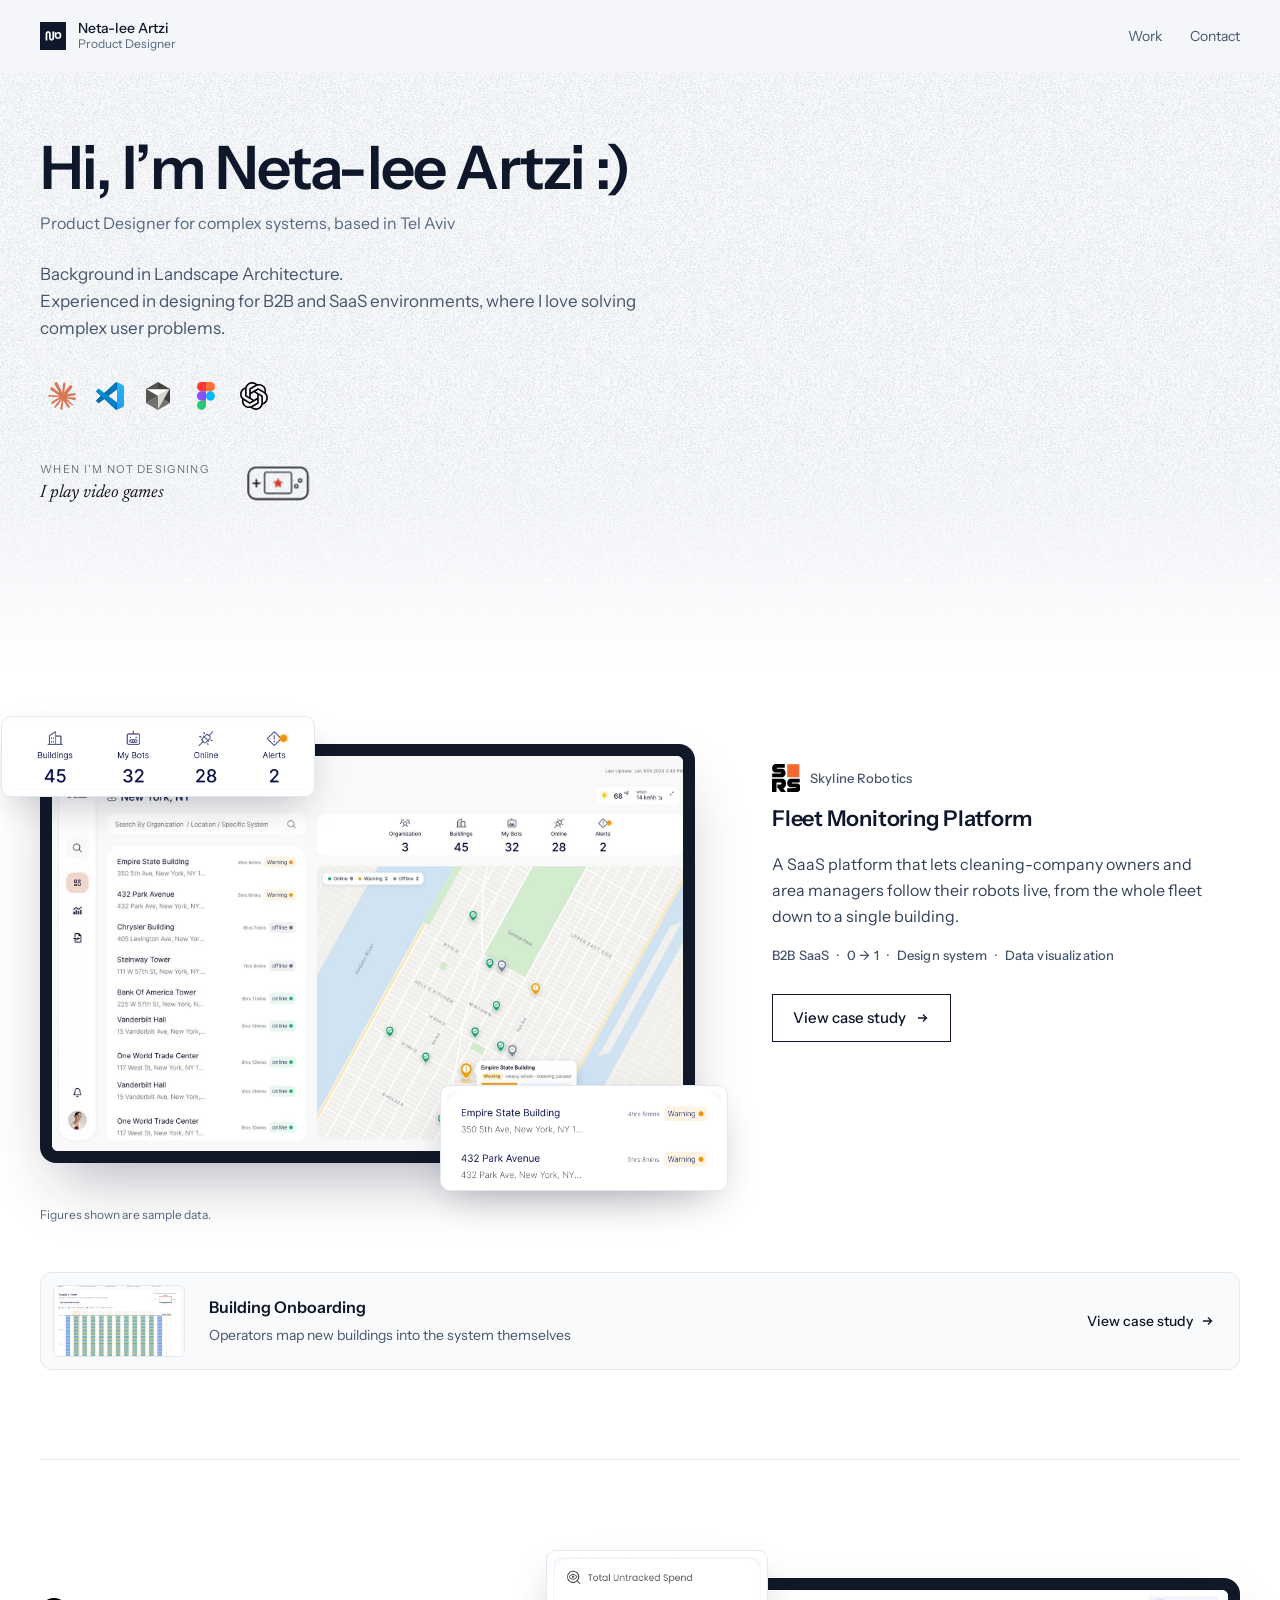
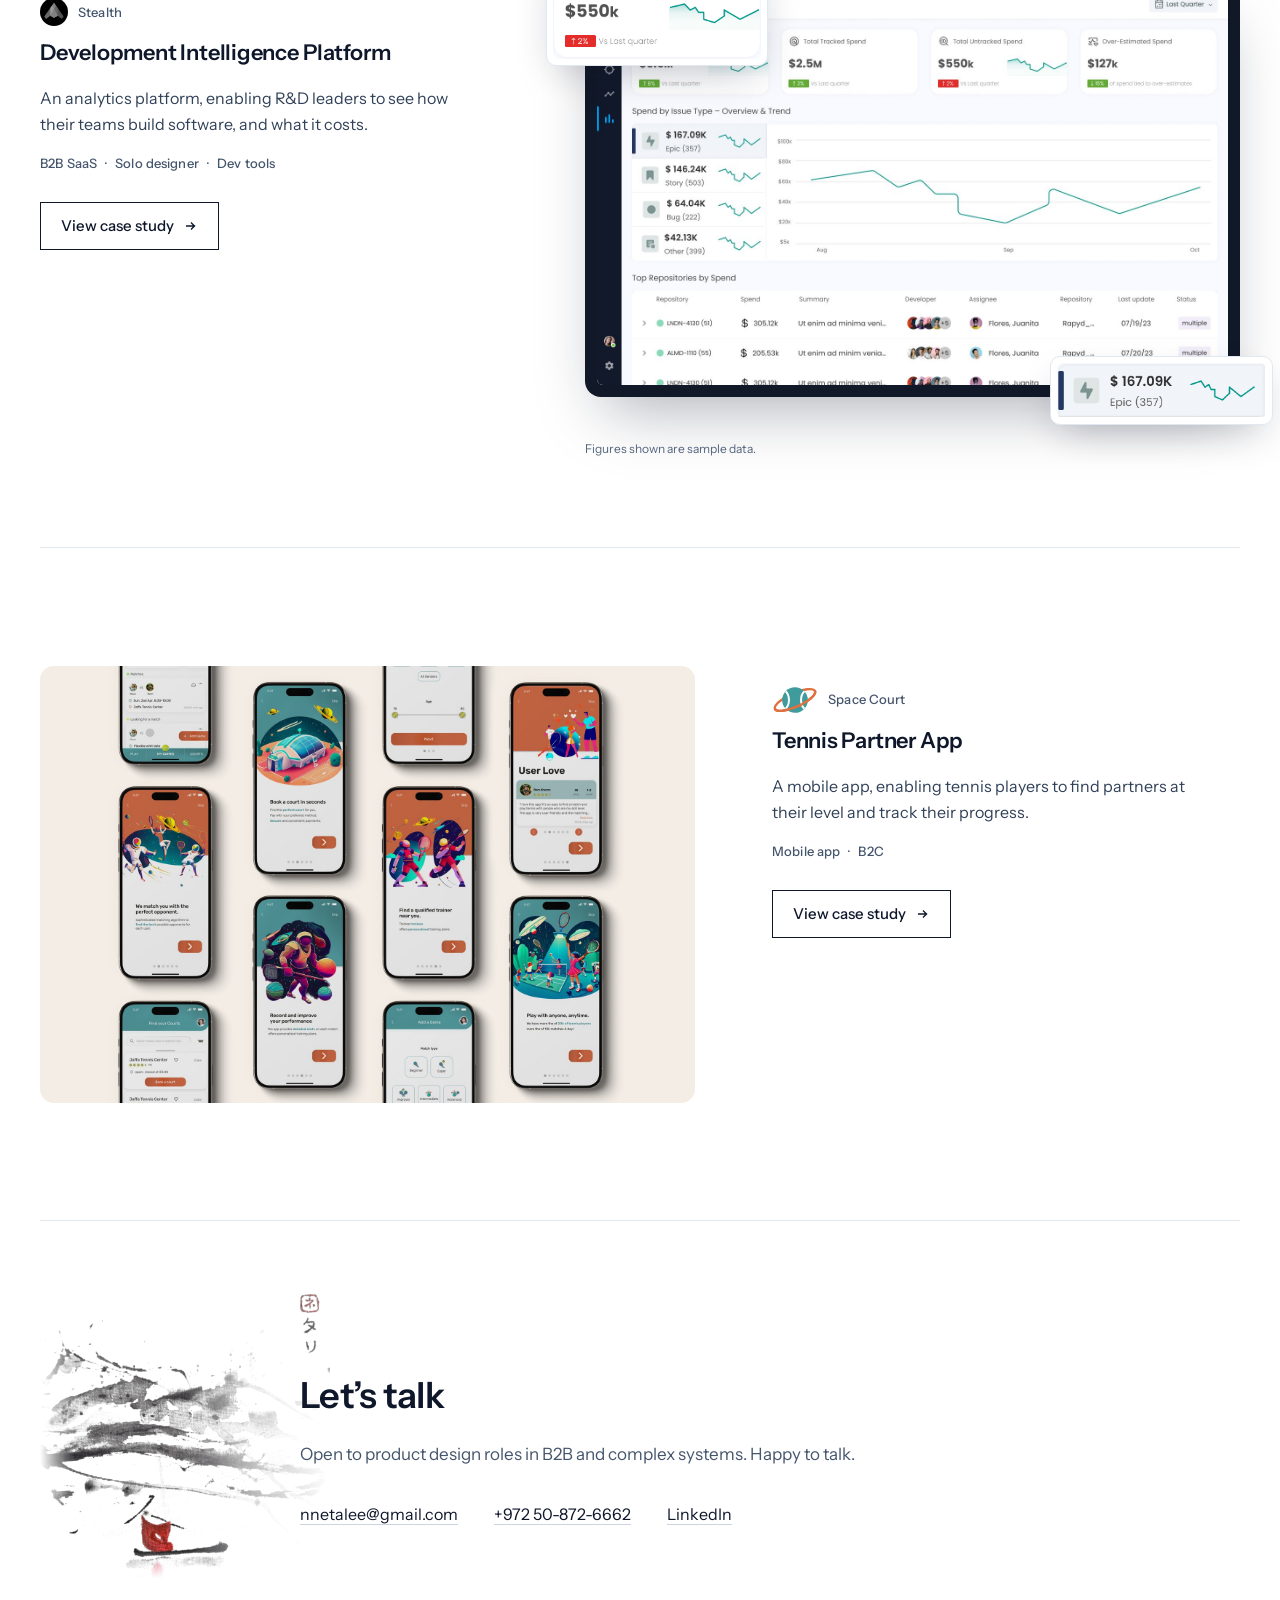
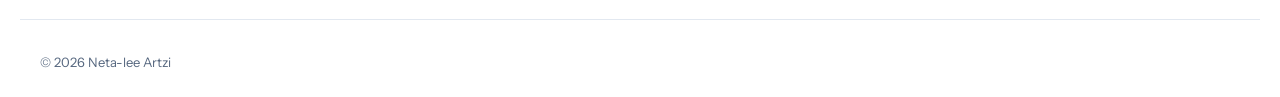
==== commit b08e63db: "Skyline: replace 3D city map with a flat map in all screens Region screen, hero, laptop mockup, hier" ====
--- a/index.html
+++ b/index.html
@@ -46,7 +46,7 @@
     <a class="btn" href="/skyline" aria-label="View case study: Skyline Robotics – Fleet Monitoring Platform">View case study <svg width="14" height="14" viewBox="0 0 16 16" fill="none" aria-hidden="true"><path d="M3 8h9M8.5 4.5 12 8l-3.5 3.5" stroke="currentColor" stroke-width="1.5" stroke-linecap="square"/></svg></a>
   </div>
   <a class="also-card" href="/building-onboarding"><img src="/img/home/building-onboarding-thumb.jpg" alt="" width="480" height="300" loading="lazy" decoding="async"><span class="ac-name"><b>Building Onboarding</b><span class="ac-line">Operators map new buildings into the system themselves</span></span><span class="ac-cta">View case study <svg width="14" height="14" viewBox="0 0 16 16" fill="none" aria-hidden="true"><path d="M3 8h9M8.5 4.5 12 8l-3.5 3.5" stroke="currentColor" stroke-width="1.5" stroke-linecap="square"/></svg></span></a>
-  <div class="visual-col"><div class="visual"><div class="device"><div class="screen"><img src="/img/home/skyline.jpg" alt="Skyline fleet monitoring: building list with live status next to a 3D map of New York" width="1800" height="1106" loading="lazy" decoding="async"></div></div><div class="float f1" style="width: 48%"><img src="/img/home/skyline-f1.png" alt="Fleet totals: buildings, bots, online and alerts" width="871" height="193" loading="lazy" decoding="async"></div><div class="float f2" style="width: 44%"><img src="/img/home/skyline-f2.png" alt="Two buildings with a warning status" width="890" height="296" loading="lazy" decoding="async"></div></div><p class="sample">Figures shown are sample data.</p></div>
+  <div class="visual-col"><div class="visual"><div class="device"><div class="screen"><img src="/img/home/skyline.jpg" alt="Skyline fleet monitoring: building list with live status next to a map of New York" width="1800" height="1106" loading="lazy" decoding="async"></div></div><div class="float f1" style="width: 48%"><img src="/img/home/skyline-f1.png" alt="Fleet totals: buildings, bots, online and alerts" width="871" height="193" loading="lazy" decoding="async"></div><div class="float f2" style="width: 44%"><img src="/img/home/skyline-f2.png" alt="Two buildings with a warning status" width="890" height="296" loading="lazy" decoding="async"></div></div><p class="sample">Figures shown are sample data.</p></div>
 </article>
 <article class="project">
   <div class="text">
--- a/assets/style.css
+++ b/assets/style.css
@@ -535,3 +535,13 @@
   .also-card .ac-name:has(.ac-line) { flex: 1 1 160px; }
   .also-card:has(.ac-name .ac-line) .ac-cta { flex-basis: 100%; }
 }
+.split:not(:has(.media)) { grid-template-columns: 1fr; max-width: 720px; }
+.split:not(:has(.media)) .panel { background: none; border: 0; padding: 0; }
+.split:not(:has(.media)) .panel > p:first-child { font-size: 19px; line-height: 1.55; color: var(--ink); }
+/* before / after and side-by-side screens */
+.pair { display: grid; grid-template-columns: repeat(2, minmax(0, 1fr)); gap: clamp(20px, 3vw, 40px); align-items: start; }
+.pair figure { margin: 0; min-width: 0; }
+.pair .pair-label { margin: 0 0 12px; font-size: 14px; font-weight: 600; color: var(--ink); }
+.pair figcaption { margin-top: 14px; font-size: 15px; line-height: 1.6; color: var(--muted); max-width: 52ch; }
+@media (max-width: 880px) { .pair { grid-template-columns: 1fr; } }
+.pair .shot img { aspect-ratio: 16 / 10; object-fit: cover; object-position: top left; }
